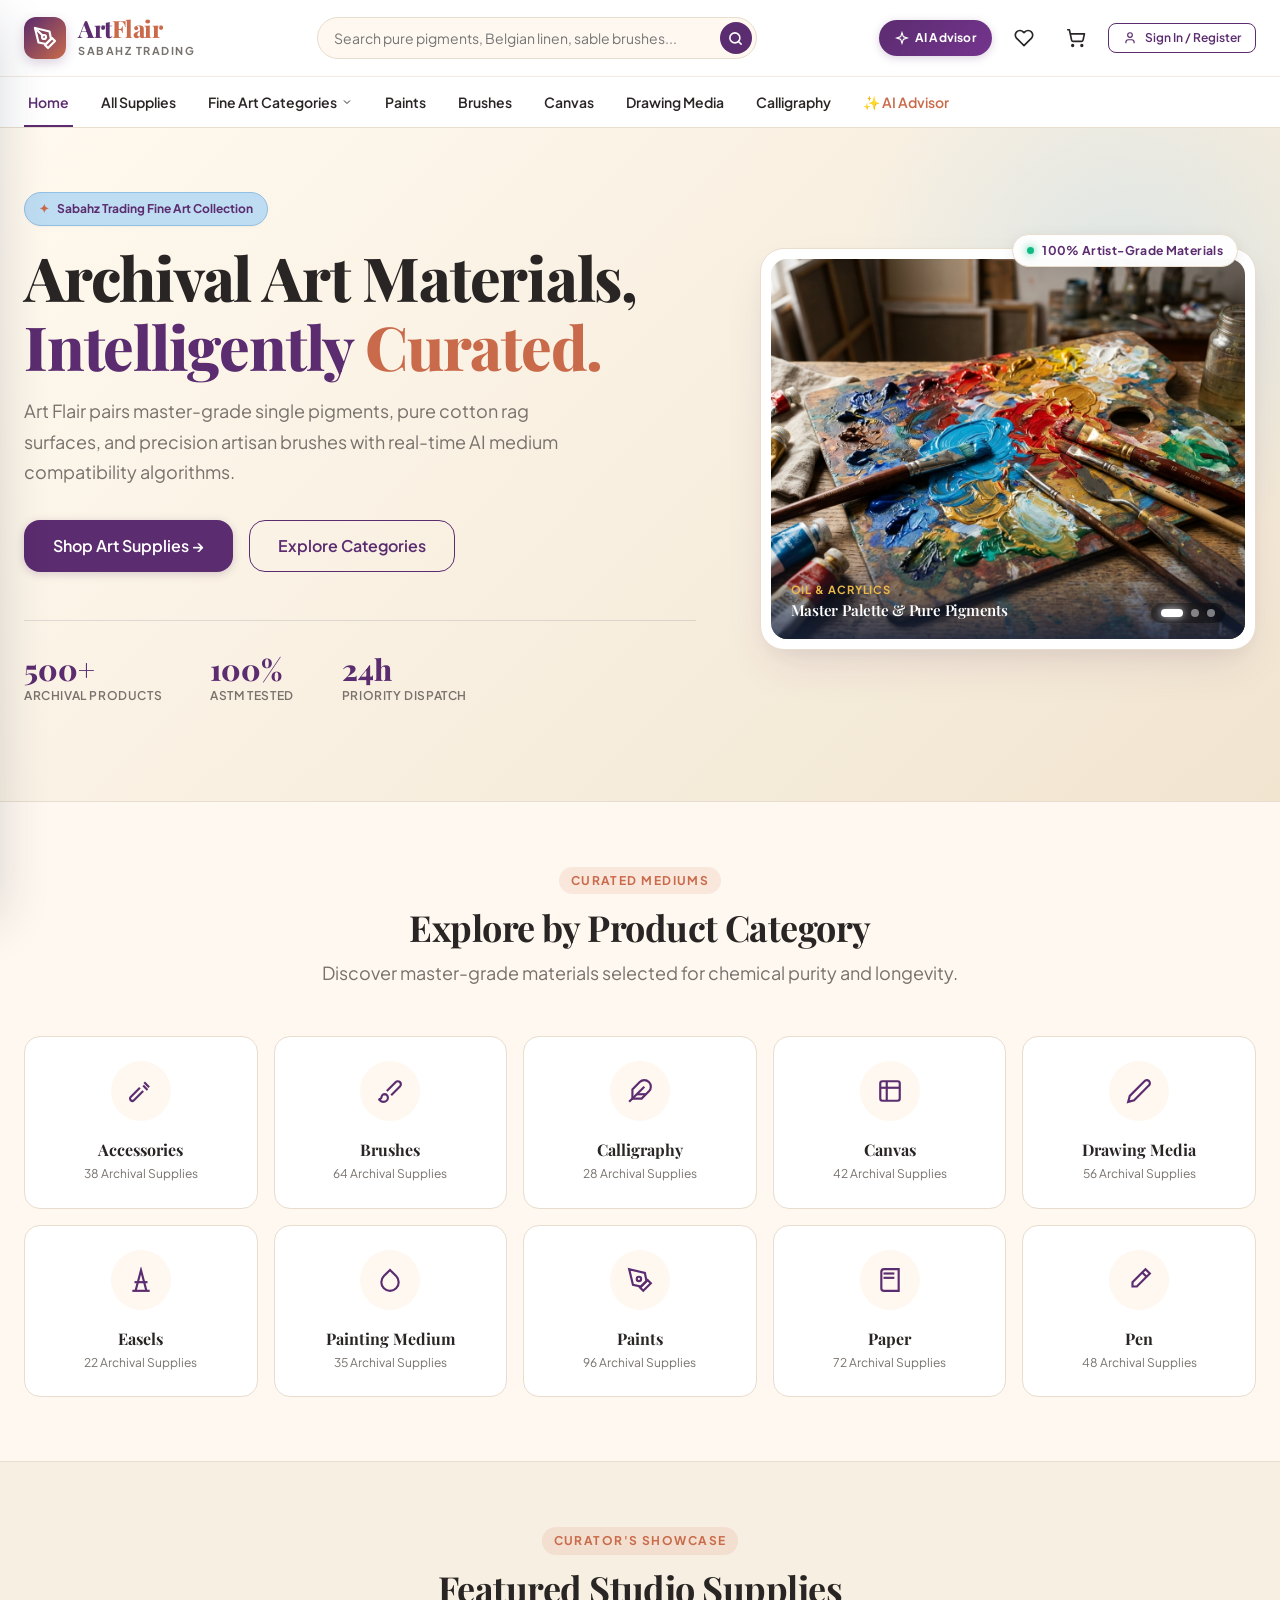
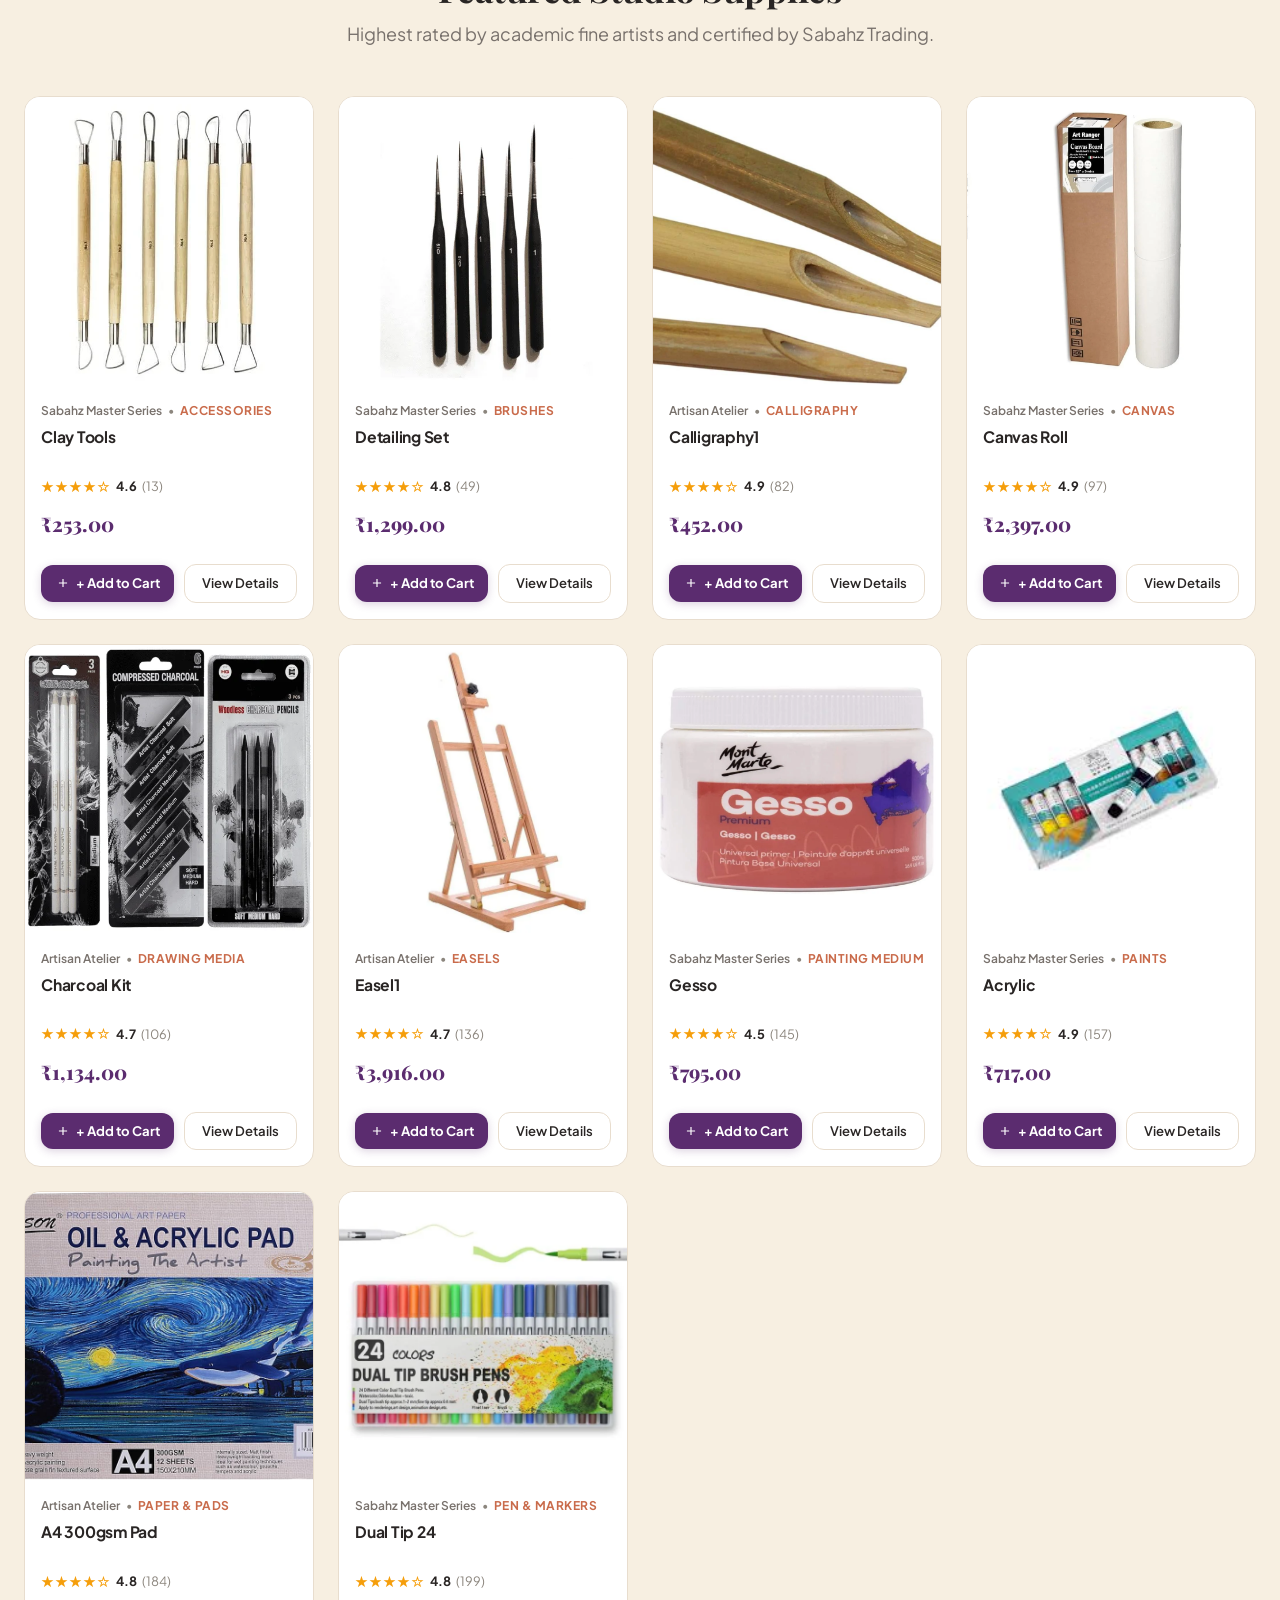
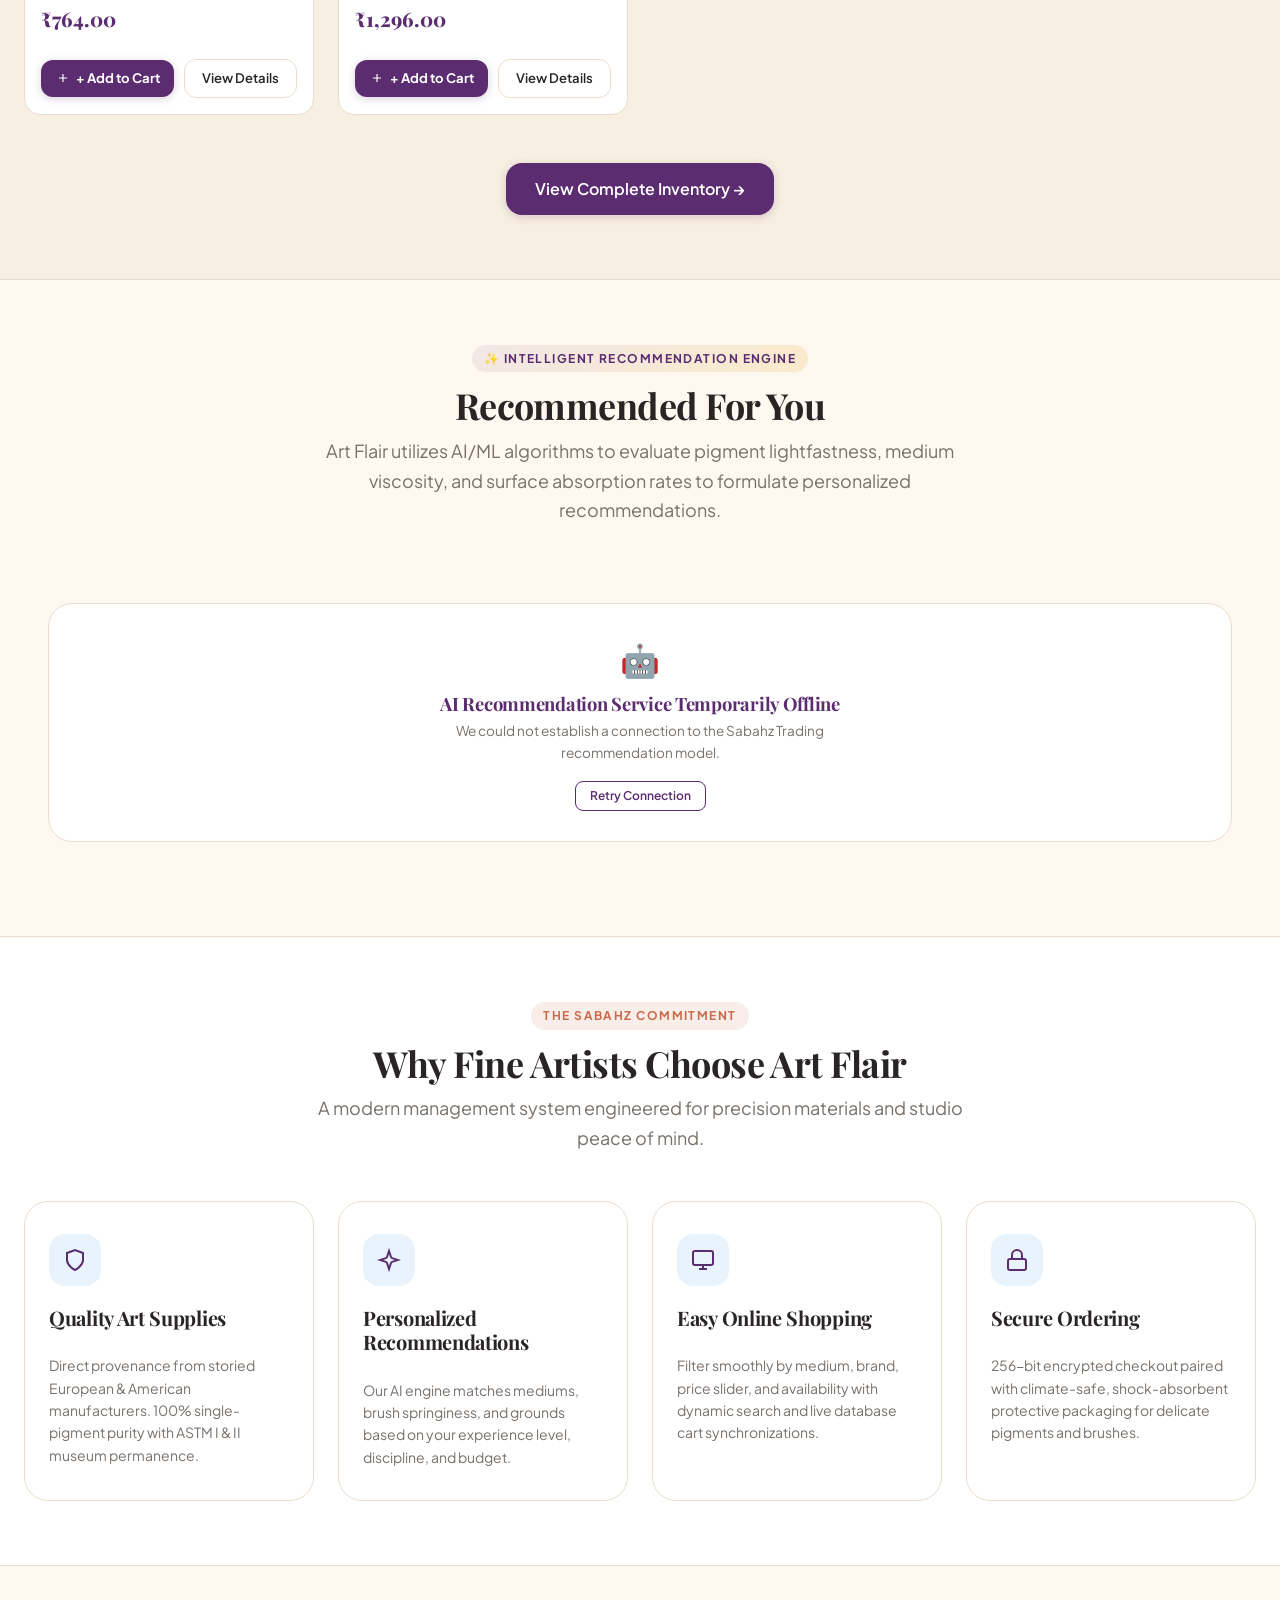
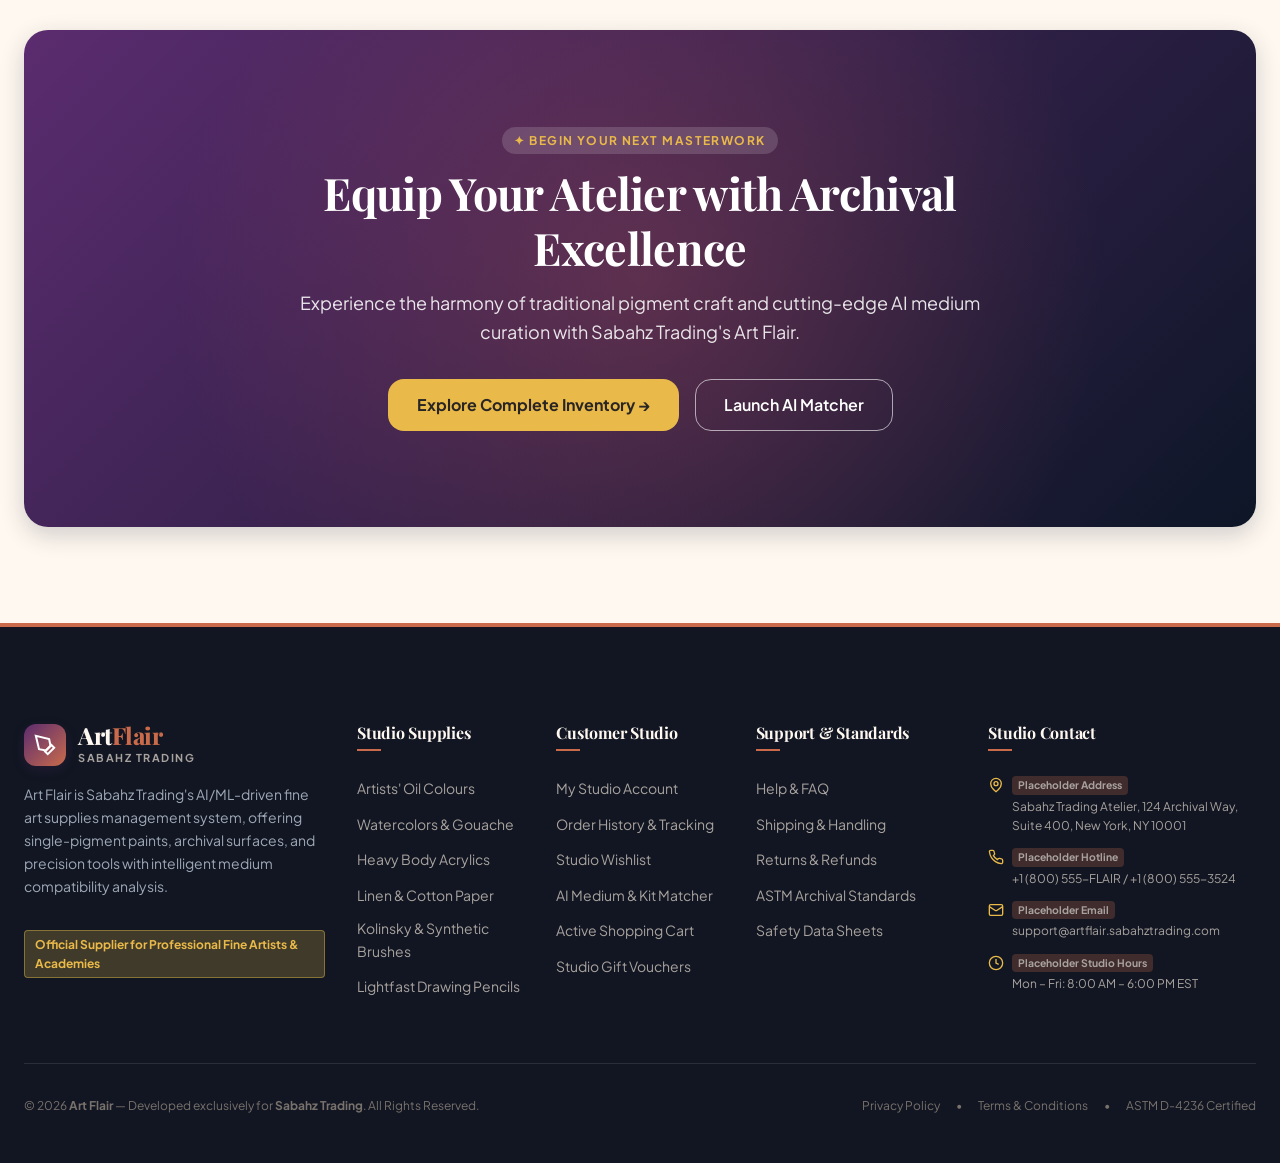
==== index.html @ 8288f00b "Initial commit" ====
<!DOCTYPE html>
<html lang="en">
<head>
  <meta charset="UTF-8" />
  <meta name="viewport" content="width=device-width, initial-scale=1.0" />
  <title>Art Flair | AI/ML-Powered Online Art Supplies Management System | Sabahz Trading</title>
  <meta name="description" content="Art Flair by Sabahz Trading: Curated master-grade fine art supplies, single-pigment oils, pure cotton canvases, and AI-powered medium compatibility recommendations." />
  
  <!-- CSS Stylesheets -->
  <link rel="stylesheet" href="css/variables.css" />
  <link rel="stylesheet" href="css/base.css" />
  <link rel="stylesheet" href="css/layout.css" />
  <link rel="stylesheet" href="css/components.css" />
  <link rel="stylesheet" href="css/pages/home.css" />
</head>
<body>

  <!-- Dynamic Header injected via js/components/header.js -->
  <div id="site-header-container"></div>

  <main class="main-content">
    <!-- ==========================================================================
         SECTION 1 — HERO
         ========================================================================== -->
    <section class="hero-section" aria-label="Hero Showcase">
      <div class="container">
        <div class="hero-grid">
          <div>
            <div class="hero-badge">
              <span class="hero-badge-icon">✦</span>
              <span>Sabahz Trading Fine Art Collection</span>
            </div>
            <h1 class="hero-title">
              Archival Art Materials, <br />
              <span class="highlight-navy">Intelligently</span> <span class="highlight-coral">Curated.</span>
            </h1>
            <p class="hero-description">
              Art Flair pairs master-grade single pigments, pure cotton rag surfaces, and precision artisan brushes with real-time AI medium compatibility algorithms.
            </p>
            <div class="hero-cta-group">
              <a href="shop.html" class="btn btn-primary btn-lg" id="hero-cta-shop">Shop Art Supplies →</a>
              <a href="#categories-section" class="btn btn-outline btn-lg" id="hero-cta-categories">Explore Categories</a>
            </div>

            <div class="hero-stats">
              <div class="stat-item">
                <span class="stat-number">500+</span>
                <span class="stat-label">Archival Products</span>
              </div>
              <div class="stat-item">
                <span class="stat-number">100%</span>
                <span class="stat-label">ASTM Tested</span>
              </div>
              <div class="stat-item">
                <span class="stat-number">24h</span>
                <span class="stat-label">Priority Dispatch</span>
              </div>
            </div>
          </div>

          <!-- Hero Visual Showcase (Creative 3-Photo Dynamic Studio Showcase) -->
          <div class="hero-visual-card">
            <!-- Top Floating Live Badge -->
            <div class="hero-top-badge">
              <span class="badge-dot"></span>
              <span>100% Artist-Grade Materials</span>
            </div>

            <div class="hero-main-card">
              <!-- Slider Container with 3 Creative Studio Photos -->
              <div class="hero-slider" id="hero-slider">
                <!-- Photo 1: Artisan Master Palette & Fine Brushes -->
                <div class="hero-slide active" data-slide="0" data-badge="Optimal Binder &amp; Surface Pair">
                  <img 
                    src="Products/Hero/hero-palette.jpg" 
                    alt="Master Artist Wooden Palette with Swirling Oil Pigments and Sable Brushes" 
                    loading="eager"
                  />
                  <div class="hero-slide-caption">
                    <span class="caption-tag">Oil &amp; Acrylics</span>
                    <h4 class="caption-title">Master Palette &amp; Pure Pigments</h4>
                  </div>
                </div>

                <!-- Photo 2: Impasto Easel Canvas & Studio Atmosphere -->
                <div class="hero-slide" data-slide="1" data-badge="High-Tension Archival Linen">
                  <img 
                    src="Products/Hero/hero-easel.jpg" 
                    alt="Fine Artist Painting Impasto Textures on Easel Stretched Canvas" 
                    loading="lazy"
                  />
                  <div class="hero-slide-caption">
                    <span class="caption-tag">Canvas &amp; Easels</span>
                    <h4 class="caption-title">Studio Easel &amp; Impasto Linen</h4>
                  </div>
                </div>

                <!-- Photo 3: Botanical Watercolor Flatlay & Cotton Rag -->
                <div class="hero-slide" data-slide="2" data-badge="Cold-Pressed 300 GSM Cotton">
                  <img 
                    src="Products/Hero/hero-watercolor.jpg" 
                    alt="Creative Watercolor Blooms on Heavyweight Cotton Paper with Ceramic Palette" 
                    loading="lazy"
                  />
                  <div class="hero-slide-caption">
                    <span class="caption-tag">Watercolors &amp; Inks</span>
                    <h4 class="caption-title">Botanical Study &amp; Ceramic Palette</h4>
                  </div>
                </div>

                <!-- Slider Navigation Buttons -->
                <button class="hero-nav-btn hero-nav-prev" id="hero-prev-btn" aria-label="Previous artwork view">
                  <svg width="18" height="18" viewBox="0 0 24 24" fill="none" stroke="currentColor" stroke-width="2.5"><polyline points="15 18 9 12 15 6"/></svg>
                </button>
                <button class="hero-nav-btn hero-nav-next" id="hero-next-btn" aria-label="Next artwork view">
                  <svg width="18" height="18" viewBox="0 0 24 24" fill="none" stroke="currentColor" stroke-width="2.5"><polyline points="9 18 15 12 9 6"/></svg>
                </button>
                <!-- Subtle In-Slide Pagination Dots -->
                <div class="hero-dots" id="hero-dots">
                  <button class="hero-dot active" data-index="0" aria-label="Go to slide 1"></button>
                  <button class="hero-dot" data-index="1" aria-label="Go to slide 2"></button>
                  <button class="hero-dot" data-index="2" aria-label="Go to slide 3"></button>
                </div>
              </div>
            </div>
          </div>
        </div>
      </div>
    </section>

    <!-- ==========================================================================
         SECTION 2 — PRODUCT CATEGORIES
         ========================================================================== -->
    <section class="section-padding" id="categories-section" aria-label="Product Categories">
      <div class="container">
        <div class="section-header">
          <div class="section-kicker">Curated Mediums</div>
          <h2 class="section-title">Explore by Product Category</h2>
          <p class="section-subtitle">Discover master-grade materials selected for chemical purity and longevity.</p>
        </div>

        <!-- Populated dynamically via HomePage.loadCategories() in js/pages/home.js -->
        <div class="categories-grid" id="home-categories-grid">
          <div class="skeleton" style="height: 150px; border-radius: 16px;"></div>
          <div class="skeleton" style="height: 150px; border-radius: 16px;"></div>
          <div class="skeleton" style="height: 150px; border-radius: 16px;"></div>
          <div class="skeleton" style="height: 150px; border-radius: 16px;"></div>
          <div class="skeleton" style="height: 150px; border-radius: 16px;"></div>
          <div class="skeleton" style="height: 150px; border-radius: 16px;"></div>
        </div>
      </div>
    </section>

    <!-- ==========================================================================
         SECTION 3 — FEATURED PRODUCTS
         ========================================================================== -->
    <section class="section-padding" style="background-color: var(--bg-alt); border-top: 1px solid var(--border); border-bottom: 1px solid var(--border);" aria-label="Featured Products">
      <div class="container">
        <div class="section-header">
          <div class="section-kicker">Curator's Showcase</div>
          <h2 class="section-title">Featured Studio Supplies</h2>
          <p class="section-subtitle">Highest rated by academic fine artists and certified by Sabahz Trading.</p>
        </div>

        <!-- Populated dynamically via HomePage.loadFeaturedProducts() in js/pages/home.js -->
        <div class="products-showcase-grid" id="featured-products-grid">
          <div class="skeleton skeleton-card"></div>
          <div class="skeleton skeleton-card"></div>
          <div class="skeleton skeleton-card"></div>
          <div class="skeleton skeleton-card"></div>
        </div>

        <div style="text-align: center; margin-top: var(--space-2xl);">
          <a href="shop.html" class="btn btn-primary btn-lg">View Complete Inventory →</a>
        </div>
      </div>
    </section>

    <!-- ==========================================================================
         SECTION 4 — AI RECOMMENDATIONS ("Recommended For You")
         ========================================================================== -->
    <section class="section-padding" aria-label="AI Recommendations">
      <div class="container">
        <div class="section-header">
          <div class="section-kicker" style="background: linear-gradient(135deg, var(--primary-soft), var(--accent-soft)); color: var(--primary);">
            ✨ Intelligent Recommendation Engine
          </div>
          <h2 class="section-title">Recommended For You</h2>
          <p class="section-subtitle">
            Art Flair utilizes AI/ML algorithms to evaluate pigment lightfastness, medium viscosity, and surface absorption rates to formulate personalized recommendations.
          </p>
        </div>

        <!-- Populated dynamically via HomePage.loadAiRecommendations() in js/pages/home.js -->
        <div id="ai-recommendations-container">
          <div class="skeleton" style="height: 240px; border-radius: 16px;"></div>
        </div>
      </div>
    </section>

    <!-- ==========================================================================
         SECTION 5 — WHY ART FLAIR (4 Feature Blocks)
         ========================================================================== -->
    <section class="section-padding" style="background: var(--card); border-top: 1px solid var(--border); border-bottom: 1px solid var(--border);" aria-label="Why Choose Art Flair">
      <div class="container">
        <div class="section-header">
          <div class="section-kicker">The Sabahz Commitment</div>
          <h2 class="section-title">Why Fine Artists Choose Art Flair</h2>
          <p class="section-subtitle">A modern management system engineered for precision materials and studio peace of mind.</p>
        </div>

        <div class="features-grid">
          <!-- 1. Quality Art Supplies -->
          <div class="feature-block-card">
            <div class="feature-icon-box">
              <svg width="24" height="24" viewBox="0 0 24 24" fill="none" stroke="currentColor" stroke-width="2">
                <path d="M12 22s8-4 8-10V5l-8-3-8 3v7c0 6 8 10 8 10z"/>
              </svg>
            </div>
            <h3 class="feature-block-title">Quality Art Supplies</h3>
            <p class="feature-block-desc">
              Direct provenance from storied European & American manufacturers. 100% single-pigment purity with ASTM I & II museum permanence.
            </p>
          </div>

          <!-- 2. Personalized Recommendations -->
          <div class="feature-block-card">
            <div class="feature-icon-box">
              <svg width="24" height="24" viewBox="0 0 24 24" fill="none" stroke="currentColor" stroke-width="2">
                <path d="m12 3-1.9 5.8a2 2 0 0 1-1.3 1.3L3 12l5.8 1.9a2 2 0 0 1 1.3 1.3L12 21l1.9-5.8a2 2 0 0 1 1.3-1.3L21 12l-5.8-1.9a2 2 0 0 1-1.3-1.3Z"/>
              </svg>
            </div>
            <h3 class="feature-block-title">Personalized Recommendations</h3>
            <p class="feature-block-desc">
              Our AI engine matches mediums, brush springiness, and grounds based on your experience level, discipline, and budget.
            </p>
          </div>

          <!-- 3. Easy Online Shopping -->
          <div class="feature-block-card">
            <div class="feature-icon-box">
              <svg width="24" height="24" viewBox="0 0 24 24" fill="none" stroke="currentColor" stroke-width="2">
                <rect x="2" y="3" width="20" height="14" rx="2" ry="2"/>
                <line x1="8" y1="21" x2="16" y2="21"/>
                <line x1="12" y1="17" x2="12" y2="21"/>
              </svg>
            </div>
            <h3 class="feature-block-title">Easy Online Shopping</h3>
            <p class="feature-block-desc">
              Filter smoothly by medium, brand, price slider, and availability with dynamic search and live database cart synchronizations.
            </p>
          </div>

          <!-- 4. Secure Ordering -->
          <div class="feature-block-card">
            <div class="feature-icon-box">
              <svg width="24" height="24" viewBox="0 0 24 24" fill="none" stroke="currentColor" stroke-width="2">
                <rect x="3" y="11" width="18" height="11" rx="2" ry="2"/>
                <path d="M7 11V7a5 5 0 0 1 10 0v4"/>
              </svg>
            </div>
            <h3 class="feature-block-title">Secure Ordering</h3>
            <p class="feature-block-desc">
              256-bit encrypted checkout paired with climate-safe, shock-absorbent protective packaging for delicate pigments and brushes.
            </p>
          </div>
        </div>
      </div>
    </section>

    <!-- ==========================================================================
         SECTION 5B — AI RECOMMENDATIONS ("Recommended For You")
         ========================================================================== -->
    <div id="home-recommendations-container"></div>

    <!-- ==========================================================================
         SECTION 6 — FINAL CTA BANNER
         ========================================================================== -->
    <section class="container" aria-label="Get Started Banner">
      <div class="final-cta-section">
        <div class="final-cta-content">
          <div class="section-kicker" style="background: rgba(255,255,255,0.15); color: var(--accent);">
            ✦ Begin Your Next Masterwork
          </div>
          <h2>Equip Your Atelier with Archival Excellence</h2>
          <p>
            Experience the harmony of traditional pigment craft and cutting-edge AI medium curation with Sabahz Trading's Art Flair.
          </p>
          <div class="final-cta-buttons">
            <a href="shop.html" class="btn btn-accent btn-lg" id="final-cta-catalog">Explore Complete Inventory →</a>
            <a href="ai-matcher.html" class="btn btn-outline btn-lg" style="border-color: rgba(255,255,255,0.6); color: white;" id="final-cta-ai">Launch AI Matcher</a>
          </div>
        </div>
      </div>
    </section>
  </main>

  <!-- Dynamic Footer injected via js/components/footer.js -->
  <div id="site-footer-container"></div>

  <!-- Global JavaScript Modules -->
  <script src="js/config.js"></script>
  <script src="js/storage.js"></script>
  <script src="js/api.js"></script>
  <script src="js/auth.js"></script>
  <script src="js/services/authService.js"></script>
  <script src="js/services/productService.js"></script>
  <script src="js/services/cartService.js"></script>
  <script src="js/services/wishlistService.js"></script>
  <script src="js/services/aiService.js"></script>
  <script src="js/search.js"></script>
  <script src="js/recommendations.js"></script>
  <script src="js/components/toast.js"></script>
  <script src="js/components/modal.js"></script>
  <script src="js/components/product-card.js"></script>
    <script src="js/components/cart-drawer.js"></script>
  <script src="js/components/header.js"></script>
  <script src="js/components/footer.js"></script>
  <script src="js/pages/home.js"></script>
  <script src="js/main.js"></script>
</body>
</html>
---- css/variables.css ----
/**
 * Art Flair - Global Frontend Design System Variables
 * Developed for Sabahz Trading
 * 
 * EXACT ART FLAIR BRAND PALETTE & DISTRIBUTION:
 * 60% Warm Cream: #FFF9EF
 * 20% Midnight Navy: #17233D
 * 10% Vibrant Coral: #F0645A
 *  5% Powder Blue: #BFDDF2
 *  5% Butter Yellow: #F5C84C
 * Ink Black: #171717
 */

:root {
  /* ==========================================================================
     EXACT ART FLAIR PALETTE
     ========================================================================== */
  --primary: #5B2C6F;          /* Royal Plum / Deep Purple */
  --secondary: #C96B4B;        /* Terracotta */
  --accent: #E9B949;           /* Warm Golden Amber */
  --background: #FFF8F0;       /* Warm Cream */
  --card: #FFFFFF;             /* Crisp White for Cards */
  --text: #292524;             /* Main Text (Deep Stone Charcoal) */
  --text-secondary: #78716C;   /* Secondary Text (Muted Warm Stone) */
  --success: #6B8E71;          /* Sage Green */
  --error: #C94C4C;            /* Muted Crimson Alert Red */

  /* Compatibility & Derived Palette Tokens */
  --primary-dark: #472157;
  --primary-light: #74348E;
  --primary-soft: rgba(91, 44, 111, 0.08);
  --primary-glow: rgba(91, 44, 111, 0.22);

  --secondary-dark: #B55839;
  --secondary-light: #DF8467;
  --secondary-soft: rgba(201, 107, 75, 0.12);
  --secondary-glow: rgba(201, 107, 75, 0.25);

  --accent-dark: #D4A333;
  --accent-soft: rgba(233, 185, 73, 0.22);

  --powder-blue: #BFDDF2;
  --powder-blue-dark: #92C0E2;
  --powder-blue-soft: rgba(191, 221, 242, 0.35);

  --bg-alt: #F7EFE1;           /* Warm cream depth for alternating sections */
  --bg-muted: #EFE4D2;

  --text-muted: #8C867E;
  --text-inverse: #FFFFFF;

  --success-dark: #537258;
  --success-soft: rgba(107, 142, 113, 0.15);

  --error-dark: #A93838;
  --error-soft: rgba(201, 76, 76, 0.15);

  --border: #E8DDCE;
  --border-light: #F3EAE0;
  --border-focus: var(--primary);

  /* Dual aliases for universal CSS referencing */
  --color-primary: var(--primary);
  --color-secondary: var(--secondary);
  --color-accent: var(--accent);
  --color-powder-blue: var(--powder-blue);
  --color-bg: var(--background);
  --color-card: var(--card);
  --color-text-main: var(--text);
  --color-text-secondary: var(--text-secondary);
  --color-success: var(--success);
  --color-error: var(--error);
  --color-border: var(--border);
  --color-border-light: var(--border-light);
  --color-bg-alt: var(--bg-alt);
  --color-primary-soft: var(--primary-soft);
  --color-primary-glow: var(--primary-glow);
  --color-secondary-soft: var(--secondary-soft);
  --color-accent-soft: var(--accent-soft);
  --color-powder-blue-soft: var(--powder-blue-soft);
  --color-text-inverse: var(--text-inverse);
  --color-text-muted: var(--text-muted);
  --color-success-dark: var(--success-dark);
  --color-success-soft: var(--success-soft);
  --color-error-soft: var(--error-soft);

  /* ==========================================================================
     TYPOGRAPHY SCALE & TOKENS
     ========================================================================== */
  --font-heading: 'Playfair Display', Georgia, 'Times New Roman', serif;
  --font-body: 'Plus Jakarta Sans', -apple-system, BlinkMacSystemFont, 'Segoe UI', Roboto, sans-serif;
  --font-mono: 'JetBrains Mono', monospace;

  --font-size-xs: 0.75rem;    /* 12px */
  --font-size-sm: 0.875rem;   /* 14px */
  --font-size-base: 1rem;     /* 16px */
  --font-size-md: 1.125rem;   /* 18px */
  --font-size-lg: 1.25rem;    /* 20px */
  --font-size-xl: 1.5rem;     /* 24px */
  --font-size-2xl: 1.875rem;  /* 30px */
  --font-size-3xl: 2.25rem;   /* 36px */
  --font-size-4xl: 3rem;      /* 48px */
  --font-size-5xl: 3.75rem;   /* 60px */

  --font-weight-regular: 400;
  --font-weight-medium: 500;
  --font-weight-semibold: 600;
  --font-weight-bold: 700;
  --font-weight-extrabold: 800;

  /* ==========================================================================
     SPACING & LAYOUT SYSTEM
     ========================================================================== */
  --space-2xs: 0.25rem;  /* 4px */
  --space-xs: 0.5rem;    /* 8px */
  --space-sm: 0.75rem;   /* 12px */
  --space-md: 1rem;      /* 16px */
  --space-lg: 1.5rem;    /* 24px */
  --space-xl: 2rem;      /* 32px */
  --space-2xl: 3rem;     /* 48px */
  --space-3xl: 4rem;     /* 64px */
  --space-4xl: 6rem;     /* 96px */

  --container-max-width: 1280px;
  --container-narrow-width: 960px;
  --header-height: 76px;

  /* ==========================================================================
     SHADOWS & ELEVATION
     ========================================================================== */
  --shadow-xs: 0 1px 2px rgba(23, 35, 61, 0.04);
  --shadow-sm: 0 2px 6px rgba(23, 35, 61, 0.06);
  --shadow-md: 0 6px 18px rgba(23, 35, 61, 0.08);
  --shadow-lg: 0 12px 32px rgba(23, 35, 61, 0.1);
  --shadow-xl: 0 20px 48px rgba(23, 35, 61, 0.16);
  --shadow-navy: 0 8px 24px rgba(23, 35, 61, 0.2);
  --shadow-coral: 0 8px 24px rgba(240, 100, 90, 0.26);

  /* ==========================================================================
     BORDER RADII
     ========================================================================== */
  --radius-xs: 4px;
  --radius-sm: 8px;
  --radius-md: 12px;
  --radius-lg: 16px;
  --radius-xl: 24px;
  --radius-full: 9999px;

  /* ==========================================================================
     TRANSITIONS
     ========================================================================== */
  --transition-fast: 0.15s ease;
  --transition-base: 0.25s cubic-bezier(0.4, 0, 0.2, 1);
  --transition-slow: 0.35s cubic-bezier(0.16, 1, 0.3, 1);

  /* ==========================================================================
     Z-INDEX SYSTEM
     ========================================================================== */
  --z-base: 1;
  --z-sticky: 100;
  --z-drawer: 500;
  --z-modal-backdrop: 900;
  --z-modal: 1000;
  --z-toast: 1100;
}
---- css/base.css ----
/**
 * Art Flair - Base Styles, Reset, & Global Typography
 * Developed for Sabahz Trading
 */

@import url('https://fonts.googleapis.com/css2?family=Playfair+Display:ital,wght@0,400..900;1,400..900&family=Plus+Jakarta+Sans:wght@300;400;500;600;700;800&family=JetBrains+Mono:wght@400;500;600&display=swap');

/* CSS Modern Reset */
*,
*::before,
*::after {
  box-sizing: border-box;
  margin: 0;
  padding: 0;
}

html {
  font-size: 16px;
  scroll-behavior: smooth;
  -webkit-text-size-adjust: 100%;
}

body {
  font-family: var(--font-body);
  font-size: var(--font-size-base);
  line-height: 1.6;
  color: var(--text);
  background-color: var(--background);
  min-height: 100vh;
  display: flex;
  flex-direction: column;
  -webkit-font-smoothing: antialiased;
  -moz-osx-font-smoothing: grayscale;
  overflow-x: hidden;
}

/* ==========================================================================
   TYPOGRAPHY HIERARCHY
   ========================================================================== */
h1, h2, h3, h4, h5, h6 {
  font-family: var(--font-heading);
  color: var(--text);
  line-height: 1.22;
  font-weight: var(--font-weight-bold);
  letter-spacing: -0.015em;
}

h1 {
  font-size: clamp(2rem, 4vw + 1rem, var(--font-size-4xl));
  margin-bottom: var(--space-md);
}

h2 {
  font-size: clamp(1.6rem, 3vw + 0.5rem, var(--font-size-3xl));
  margin-bottom: var(--space-sm);
}

h3 {
  font-size: var(--font-size-2xl);
  margin-bottom: var(--space-sm);
}

h4 {
  font-size: var(--font-size-xl);
  margin-bottom: var(--space-xs);
}

h5 {
  font-size: var(--font-size-lg);
  font-family: var(--font-body);
  font-weight: var(--font-weight-semibold);
}

h6 {
  font-size: var(--font-size-base);
  font-family: var(--font-body);
  font-weight: var(--font-weight-semibold);
  text-transform: uppercase;
  letter-spacing: 0.05em;
}

p {
  margin-bottom: var(--space-md);
  color: var(--text-secondary);
  font-size: var(--font-size-base);
  line-height: 1.65;
}

p:last-child {
  margin-bottom: 0;
}

small, .text-small {
  font-size: var(--font-size-xs);
  color: var(--text-secondary);
}

a {
  color: var(--primary);
  text-decoration: none;
  transition: color var(--transition-fast);
}

a:hover {
  color: var(--secondary);
}

img, svg, picture, video {
  display: block;
  max-width: 100%;
  height: auto;
}

button, input, select, textarea {
  font: inherit;
  color: inherit;
}

button {
  cursor: pointer;
  border: none;
  background: none;
}

ul, ol {
  list-style: none;
}

code {
  font-family: var(--font-mono);
  font-size: 0.88em;
  background: var(--bg-alt);
  padding: 2px 6px;
  border-radius: var(--radius-xs);
  color: var(--primary);
}

/* ==========================================================================
   CONTAINER & LAYOUT UTILITIES
   ========================================================================== */
.container {
  width: 100%;
  max-width: var(--container-max-width);
  margin-left: auto;
  margin-right: auto;
  padding-left: var(--space-lg);
  padding-right: var(--space-lg);
}

.container-narrow {
  max-width: var(--container-narrow-width);
}

.main-content {
  flex: 1 0 auto;
}

.section-padding {
  padding-top: var(--space-3xl);
  padding-bottom: var(--space-3xl);
}

@media (max-width: 768px) {
  .section-padding {
    padding-top: var(--space-2xl);
    padding-bottom: var(--space-2xl);
  }
}

/* Section Header Component */
.section-header {
  text-align: center;
  max-width: 680px;
  margin: 0 auto var(--space-2xl);
}

.section-header.text-left {
  text-align: left;
  margin-left: 0;
}

.section-kicker {
  display: inline-flex;
  align-items: center;
  gap: var(--space-xs);
  font-family: var(--font-body);
  font-size: var(--font-size-xs);
  font-weight: var(--font-weight-bold);
  text-transform: uppercase;
  letter-spacing: 0.12em;
  color: var(--secondary);
  background: var(--secondary-soft);
  padding: 4px 12px;
  border-radius: var(--radius-full);
  margin-bottom: var(--space-sm);
}

.section-title {
  color: var(--text);
  margin-bottom: var(--space-xs);
}

.section-subtitle {
  font-size: var(--font-size-md);
  color: var(--text-secondary);
}

/* Flex & Grid Utilities */
.flex { display: flex; }
.flex-col { flex-direction: column; }
.items-center { align-items: center; }
.items-start { align-items: flex-start; }
.justify-between { justify-content: space-between; }
.justify-center { justify-content: center; }
.justify-end { justify-content: flex-end; }
.gap-xs { gap: var(--space-xs); }
.gap-sm { gap: var(--space-sm); }
.gap-md { gap: var(--space-md); }
.gap-lg { gap: var(--space-lg); }
.gap-xl { gap: var(--space-xl); }

.grid { display: grid; }
.grid-cols-2 { grid-template-columns: repeat(2, minmax(0, 1fr)); }
.grid-cols-3 { grid-template-columns: repeat(3, minmax(0, 1fr)); }
.grid-cols-4 { grid-template-columns: repeat(4, minmax(0, 1fr)); }

@media (max-width: 1024px) {
  .grid-cols-4 { grid-template-columns: repeat(2, minmax(0, 1fr)); }
  .grid-cols-3 { grid-template-columns: repeat(2, minmax(0, 1fr)); }
}

@media (max-width: 640px) {
  .grid-cols-4, .grid-cols-3, .grid-cols-2 { grid-template-columns: 1fr; }
}

/* Accessibility */
.sr-only {
  position: absolute;
  width: 1px;
  height: 1px;
  padding: 0;
  margin: -1px;
  overflow: hidden;
  clip: rect(0, 0, 0, 0);
  white-space: nowrap;
  border-width: 0;
}

/* Text helpers */
.text-center { text-align: center; }
.text-right { text-align: right; }
.text-plum { color: var(--primary); }
.text-terracotta { color: var(--secondary); }
.text-gold { color: var(--accent); }
.text-sage { color: var(--success); }
.text-muted { color: var(--text-secondary); }

/* Card Wrapper Base */
.card-base {
  background: var(--card);
  border-radius: var(--radius-lg);
  border: 1px solid var(--border);
  box-shadow: var(--shadow-sm);
  transition: transform var(--transition-base), box-shadow var(--transition-base), border-color var(--transition-fast);
}

.card-base:hover {
  box-shadow: var(--shadow-md);
  border-color: rgba(91, 44, 111, 0.2);
}
---- css/layout.css ----
/**
 * Art Flair - Header, Navigation, Footer & Layout Shell
 * Developed for Sabahz Trading
 * Modern Semantic HTML5, CSS3, & Vanilla JS
 */

/* ==========================================================================
   MAIN STICKY HEADER
   ========================================================================== */
.site-header {
  background: var(--color-card);
  border-bottom: 1px solid var(--color-border);
  position: sticky;
  top: 0;
  z-index: var(--z-sticky);
  transition: box-shadow var(--transition-base), background-color var(--transition-base);
}

.site-header.scrolled {
  box-shadow: var(--shadow-md);
  background: rgba(255, 255, 255, 0.98);
  backdrop-filter: blur(10px);
}

.header-main {
  height: var(--header-height);
  display: flex;
  align-items: center;
  justify-content: space-between;
  gap: var(--space-lg);
}

/* Brand Logo */
.brand-logo {
  display: flex;
  align-items: center;
  gap: 12px;
  text-decoration: none;
  flex-shrink: 0;
}

.brand-icon {
  width: 42px;
  height: 42px;
  background: linear-gradient(135deg, var(--color-primary), var(--color-secondary));
  border-radius: var(--radius-md);
  display: flex;
  align-items: center;
  justify-content: center;
  color: white;
  box-shadow: 0 4px 12px var(--color-primary-glow);
  transition: transform var(--transition-fast);
}

.brand-logo:hover .brand-icon {
  transform: rotate(-4deg) scale(1.04);
}

.brand-text {
  display: flex;
  flex-direction: column;
}

.brand-title {
  font-family: var(--font-heading);
  font-size: 1.48rem;
  font-weight: 800;
  color: var(--color-primary);
  line-height: 1.05;
  letter-spacing: -0.02em;
}

.brand-title span {
  color: var(--color-secondary);
}

.brand-subtitle {
  font-size: 0.68rem;
  font-weight: 700;
  text-transform: uppercase;
  letter-spacing: 0.14em;
  color: var(--color-text-secondary);
  margin-top: 1px;
}

/* Header Search Bar */
.header-search {
  flex: 1;
  max-width: 440px;
  position: relative;
}

.search-form {
  position: relative;
  display: flex;
  align-items: center;
  width: 100%;
}

.search-input {
  width: 100%;
  height: 42px;
  padding: 0 44px 0 16px;
  background: var(--color-bg);
  border: 1px solid var(--color-border);
  border-radius: var(--radius-full);
  font-size: var(--font-size-sm);
  color: var(--color-text-main);
  transition: all var(--transition-fast);
}

.search-input:focus {
  outline: none;
  border-color: var(--primary);
  background: var(--card);
  box-shadow: 0 0 0 3px var(--primary-soft);
}

.search-clear-btn {
  position: absolute;
  right: 42px;
  top: 50%;
  transform: translateY(-50%);
  width: 20px;
  height: 20px;
  border-radius: var(--radius-full);
  background: rgba(23, 35, 61, 0.1);
  color: var(--text-secondary);
  display: none;
  align-items: center;
  justify-content: center;
  font-size: 0.72rem;
  font-weight: 700;
  border: none;
  cursor: pointer;
  padding: 0;
  line-height: 1;
  transition: all var(--transition-fast);
}

.search-clear-btn:hover {
  background: var(--secondary);
  color: white;
}

.search-btn {
  position: absolute;
  right: 5px;
  top: 50%;
  transform: translateY(-50%);
  width: 32px;
  height: 32px;
  border-radius: var(--radius-full);
  background: var(--color-primary);
  color: white;
  display: flex;
  align-items: center;
  justify-content: center;
  transition: background var(--transition-fast), transform var(--transition-fast);
}

.search-btn:hover {
  background: var(--color-secondary);
  transform: translateY(-50%) scale(1.05);
}

/* Search Dropdown */
.search-results-dropdown {
  position: absolute;
  top: calc(100% + 8px);
  left: 0;
  right: 0;
  background: var(--color-card);
  border: 1px solid var(--color-border);
  border-radius: var(--radius-md);
  box-shadow: var(--shadow-xl);
  max-height: 380px;
  overflow-y: auto;
  z-index: var(--z-modal);
  display: none;
}

.search-results-dropdown.active {
  display: block;
}

.search-result-item {
  display: flex;
  align-items: center;
  gap: var(--space-sm);
  padding: var(--space-sm) var(--space-md);
  border-bottom: 1px solid var(--color-border-light);
  text-decoration: none;
  transition: background var(--transition-fast);
}

.search-result-item:hover {
  background: var(--color-bg);
}

.search-result-img {
  width: 44px;
  height: 44px;
  border-radius: var(--radius-xs);
  object-fit: cover;
  background: var(--color-bg-alt);
}

.search-result-info {
  flex: 1;
}

.search-result-name {
  font-size: var(--font-size-sm);
  font-weight: 600;
  color: var(--color-text-main);
  margin-bottom: 2px;
}

.search-result-meta {
  display: flex;
  align-items: center;
  gap: var(--space-xs);
  font-size: var(--font-size-xs);
  color: var(--color-text-secondary);
}

.search-result-price {
  font-weight: 700;
  color: var(--color-primary);
}

/* Header Action Tools */
.header-actions {
  display: flex;
  align-items: center;
  gap: var(--space-sm);
}

.header-action-btn {
  display: flex;
  align-items: center;
  justify-content: center;
  width: 40px;
  height: 40px;
  border-radius: var(--radius-md);
  color: var(--color-text-main);
  position: relative;
  transition: background var(--transition-fast), color var(--transition-fast);
}

.header-action-btn:hover {
  background: var(--color-primary-soft);
  color: var(--color-primary);
}

.header-action-btn svg {
  width: 20px;
  height: 20px;
}

.badge-counter {
  position: absolute;
  top: 3px;
  right: 3px;
  min-width: 18px;
  height: 18px;
  padding: 0 4px;
  background: var(--color-secondary);
  color: white;
  font-size: 0.68rem;
  font-weight: 800;
  border-radius: var(--radius-full);
  display: flex;
  align-items: center;
  justify-content: center;
  line-height: 1;
  box-shadow: 0 2px 5px rgba(201, 107, 75, 0.4);
}

/* User Account Button & Dropdown */
.user-auth-menu {
  position: relative;
}

.btn-user-profile {
  display: flex;
  align-items: center;
  gap: 8px;
  padding: 6px 12px;
  border-radius: var(--radius-full);
  background: var(--color-bg);
  border: 1px solid var(--color-border);
  font-size: var(--font-size-xs);
  font-weight: 700;
  color: var(--color-text-main);
  cursor: pointer;
  transition: all var(--transition-fast);
}

.btn-user-profile:hover {
  background: var(--color-primary-soft);
  border-color: var(--color-primary);
  color: var(--color-primary);
}

.user-avatar-circle {
  width: 26px;
  height: 26px;
  border-radius: var(--radius-full);
  background: var(--color-primary);
  color: white;
  display: flex;
  align-items: center;
  justify-content: center;
  font-size: 0.75rem;
  font-weight: 700;
}

.user-dropdown-menu {
  position: absolute;
  top: calc(100% + 8px);
  right: 0;
  background: var(--color-card);
  border: 1px solid var(--color-border);
  border-radius: var(--radius-lg);
  box-shadow: var(--shadow-xl);
  min-width: 220px;
  padding: 8px 0;
  z-index: var(--z-modal);
  display: none;
}

.user-dropdown-menu.active {
  display: block;
}

.user-dropdown-header {
  padding: 10px 16px;
  border-bottom: 1px solid var(--color-border-light);
  margin-bottom: 4px;
}

.user-dropdown-name {
  font-weight: 700;
  font-size: var(--font-size-sm);
  color: var(--color-text-main);
}

.user-dropdown-email {
  font-size: var(--font-size-xs);
  color: var(--color-text-secondary);
}

.user-dropdown-link {
  display: flex;
  align-items: center;
  gap: 10px;
  padding: 8px 16px;
  font-size: var(--font-size-sm);
  color: var(--color-text-main);
  text-decoration: none;
  transition: background var(--transition-fast), color var(--transition-fast);
}

.user-dropdown-link:hover {
  background: var(--color-bg);
  color: var(--color-primary);
}

.user-dropdown-link.logout-link {
  color: var(--color-error);
  border-top: 1px solid var(--color-border-light);
  margin-top: 4px;
}

.user-dropdown-link.logout-link:hover {
  background: var(--color-error-soft);
}

/* AI Matcher Nav Pill */
.btn-ai-matcher-pill {
  background: linear-gradient(135deg, var(--color-primary), #74348E);
  color: white !important;
  border-radius: var(--radius-full);
  padding: 8px 16px;
  box-shadow: 0 2px 8px var(--color-primary-glow);
  display: inline-flex;
  align-items: center;
  gap: 6px;
  font-weight: 700;
  font-size: var(--font-size-xs);
  letter-spacing: 0.02em;
}

.btn-ai-matcher-pill:hover {
  background: linear-gradient(135deg, var(--color-primary-dark), var(--color-primary));
  transform: translateY(-1px);
}

/* ==========================================================================
   DESKTOP GLOBAL NAVIGATION BAR
   ========================================================================== */
.site-nav {
  background: var(--color-card);
  border-top: 1px solid var(--color-border-light);
}

.nav-list {
  display: flex;
  align-items: center;
  gap: var(--space-lg);
  position: relative;
}

.nav-item {
  position: relative;
}

.nav-link {
  display: inline-flex;
  align-items: center;
  gap: 4px;
  padding: 14px 4px;
  font-size: var(--font-size-sm);
  font-weight: 600;
  color: var(--color-text-main);
  position: relative;
  transition: color var(--transition-fast);
  cursor: pointer;
}

.nav-link::after {
  content: '';
  position: absolute;
  bottom: 0;
  left: 0;
  width: 0;
  height: 2px;
  background: var(--color-primary);
  transition: width var(--transition-base);
}

.nav-link:hover,
.nav-link.active {
  color: var(--color-primary);
}

.nav-link.active::after,
.nav-link:hover::after {
  width: 100%;
}

.nav-link.highlight {
  color: var(--color-secondary);
}

.nav-link.highlight::after {
  background: var(--color-secondary);
}

/* Dropdown Flyout Menu for Categories */
.nav-dropdown {
  position: absolute;
  top: 100%;
  left: 0;
  background: var(--color-card);
  border: 1px solid var(--color-border);
  border-radius: var(--radius-lg);
  box-shadow: var(--shadow-xl);
  min-width: 260px;
  padding: 8px 0;
  opacity: 0;
  visibility: hidden;
  transform: translateY(6px);
  transition: all var(--transition-fast);
  z-index: var(--z-modal);
}

.nav-item:hover .nav-dropdown {
  opacity: 1;
  visibility: visible;
  transform: translateY(0);
}

.nav-dropdown-link {
  display: flex;
  align-items: center;
  justify-content: space-between;
  padding: 10px 18px;
  font-size: var(--font-size-sm);
  color: var(--color-text-main);
  text-decoration: none;
  transition: background var(--transition-fast), color var(--transition-fast);
}

.nav-dropdown-link:hover {
  background: var(--color-bg);
  color: var(--color-primary);
}

.nav-dropdown-count {
  font-size: var(--font-size-xs);
  color: var(--color-text-secondary);
  background: var(--color-bg-alt);
  padding: 2px 6px;
  border-radius: var(--radius-xs);
}

/* ==========================================================================
   RESPONSIVE MOBILE MENU DRAWER
   ========================================================================== */
.mobile-menu-toggle {
  display: none;
  width: 40px;
  height: 40px;
  border-radius: var(--radius-md);
  align-items: center;
  justify-content: center;
  color: var(--color-text-main);
  background: var(--color-bg);
  border: 1px solid var(--color-border);
}

.mobile-drawer-overlay {
  position: fixed;
  inset: 0;
  background: rgba(41, 37, 36, 0.6);
  backdrop-filter: blur(4px);
  z-index: var(--z-drawer);
  opacity: 0;
  visibility: hidden;
  transition: all var(--transition-base);
}

.mobile-drawer-overlay.open {
  opacity: 1;
  visibility: visible;
}

.mobile-drawer {
  position: fixed;
  top: 0;
  left: 0;
  bottom: 0;
  width: 320px;
  max-width: 85vw;
  background: var(--color-card);
  z-index: calc(var(--z-drawer) + 1);
  transform: translateX(-100%);
  transition: transform var(--transition-slow);
  display: flex;
  flex-direction: column;
  box-shadow: var(--shadow-xl);
  overflow-y: auto;
}

.mobile-drawer.open {
  transform: translateX(0);
}

.mobile-drawer-header {
  padding: var(--space-lg);
  border-bottom: 1px solid var(--color-border);
  display: flex;
  align-items: center;
  justify-content: space-between;
}

.mobile-drawer-close {
  width: 34px;
  height: 34px;
  border-radius: var(--radius-full);
  background: var(--color-bg);
  display: flex;
  align-items: center;
  justify-content: center;
  color: var(--color-text-secondary);
}

.mobile-drawer-body {
  padding: var(--space-lg);
  flex: 1;
}

.mobile-nav-links {
  display: flex;
  flex-direction: column;
  gap: var(--space-xs);
}

.mobile-nav-link {
  display: flex;
  align-items: center;
  justify-content: space-between;
  padding: 12px 14px;
  border-radius: var(--radius-md);
  font-size: var(--font-size-base);
  font-weight: 600;
  color: var(--color-text-main);
  text-decoration: none;
  transition: background var(--transition-fast);
}

.mobile-nav-link:hover,
.mobile-nav-link.active {
  background: var(--color-primary-soft);
  color: var(--color-primary);
}

.mobile-sub-accordion {
  display: none;
  padding-left: var(--space-lg);
  flex-direction: column;
  gap: 6px;
  margin: 6px 0;
}

.mobile-sub-accordion.open {
  display: flex;
}

.mobile-sub-link {
  padding: 8px 12px;
  font-size: var(--font-size-sm);
  color: var(--color-text-secondary);
}

.mobile-sub-link:hover {
  color: var(--color-primary);
}

.mobile-drawer-footer {
  padding: var(--space-lg);
  border-top: 1px solid var(--color-border);
  background: var(--color-bg);
}

@media (max-width: 992px) {
  .header-search {
    display: none;
  }
  .mobile-menu-toggle {
    display: flex;
  }
  .site-nav {
    display: none;
  }
}

/* ==========================================================================
   GLOBAL REUSABLE FOOTER
   ========================================================================== */
.site-footer {
  background: #111622;
  color: #D6DCE5;
  padding-top: var(--space-4xl);
  padding-bottom: var(--space-2xl);
  margin-top: auto;
  border-top: 4px solid var(--secondary);
}

.footer-grid {
  display: grid;
  grid-template-columns: 1.8fr 1fr 1fr 1.2fr 1.6fr;
  gap: var(--space-xl);
  margin-bottom: var(--space-3xl);
}

@media (max-width: 1100px) {
  .footer-grid {
    grid-template-columns: 1fr 1fr 1fr;
    gap: var(--space-xl);
  }
}

@media (max-width: 768px) {
  .footer-grid {
    grid-template-columns: 1fr;
    gap: var(--space-2xl);
  }
}

.footer-brand .brand-title {
  color: var(--background);
}

.footer-brand p {
  color: #9EA8B6;
  margin-top: var(--space-md);
  font-size: var(--font-size-sm);
  line-height: 1.65;
}

.footer-badge {
  display: inline-block;
  background: var(--accent-soft);
  color: var(--accent);
  border: 1px solid rgba(245, 200, 76, 0.4);
  padding: 4px 10px;
  border-radius: var(--radius-xs);
  font-size: var(--font-size-xs);
  font-weight: 700;
  margin-top: var(--space-md);
}

.footer-column-title {
  color: var(--background);
  font-family: var(--font-heading);
  font-size: var(--font-size-base);
  margin-bottom: var(--space-lg);
  position: relative;
  padding-bottom: var(--space-xs);
}

.footer-column-title::after {
  content: '';
  position: absolute;
  bottom: 0;
  left: 0;
  width: 24px;
  height: 2px;
  background: var(--secondary);
}

.footer-links {
  display: flex;
  flex-direction: column;
  gap: 10px;
}

.footer-links a {
  color: #A8A29E;
  font-size: var(--font-size-sm);
  transition: color var(--transition-fast), transform var(--transition-fast);
  display: inline-block;
}

.footer-links a:hover {
  color: var(--color-accent);
  transform: translateX(3px);
}

/* Contact Placeholders Box */
.footer-contact-list {
  display: flex;
  flex-direction: column;
  gap: 12px;
  font-size: var(--font-size-xs);
  color: #A8A29E;
}

.footer-contact-item {
  display: flex;
  align-items: flex-start;
  gap: 8px;
}

.footer-contact-item svg {
  width: 16px;
  height: 16px;
  flex-shrink: 0;
  color: var(--color-accent);
  margin-top: 2px;
}

.footer-contact-placeholder-tag {
  display: inline-block;
  font-size: 0.65rem;
  background: rgba(201, 107, 75, 0.25);
  color: var(--color-secondary-light);
  padding: 1px 6px;
  border-radius: 4px;
  font-weight: 700;
  margin-bottom: 2px;
}

.footer-bottom {
  padding-top: var(--space-xl);
  border-top: 1px solid rgba(255, 255, 255, 0.1);
  display: flex;
  justify-content: space-between;
  align-items: center;
  font-size: var(--font-size-xs);
  color: #78716C;
  flex-wrap: wrap;
  gap: var(--space-md);
}

.footer-policy-links {
  display: flex;
  gap: var(--space-md);
}

.footer-policy-links a {
  color: #78716C;
  transition: color var(--transition-fast);
}

.footer-policy-links a:hover {
  color: var(--color-accent);
}
---- css/components.css ----
/**
 * Art Flair - Reusable Component Design System
 * Developed for Sabahz Trading
 * 100% Pure CSS3 without frameworks
 */

/* ==========================================================================
   1. BUTTONS
   ========================================================================== */
.btn {
  display: inline-flex;
  align-items: center;
  justify-content: center;
  gap: var(--space-xs);
  padding: 10px 20px;
  border-radius: var(--radius-md);
  font-family: var(--font-body);
  font-size: var(--font-size-sm);
  font-weight: var(--font-weight-semibold);
  text-decoration: none;
  cursor: pointer;
  transition: background-color var(--transition-fast), color var(--transition-fast), transform var(--transition-fast), box-shadow var(--transition-fast), border-color var(--transition-fast);
  border: 1px solid transparent;
  white-space: nowrap;
  line-height: 1.4;
  user-select: none;
}

.btn-primary {
  background-color: var(--primary);
  color: var(--text-inverse);
  box-shadow: 0 2px 8px var(--primary-glow);
}

.btn-primary:hover {
  background-color: var(--primary-dark);
  color: var(--text-inverse);
  transform: translateY(-1px);
  box-shadow: 0 4px 14px var(--primary-glow);
}

.btn-secondary {
  background-color: var(--secondary);
  color: var(--text-inverse);
  box-shadow: 0 2px 8px var(--shadow-terracotta);
}

.btn-secondary:hover {
  background-color: var(--secondary-dark);
  color: var(--text-inverse);
  transform: translateY(-1px);
}

.btn-accent {
  background-color: var(--accent);
  color: var(--text);
  font-weight: var(--font-weight-bold);
}

.btn-accent:hover {
  background-color: var(--accent-dark);
  color: var(--text);
  transform: translateY(-1px);
}

.btn-outline {
  background: transparent;
  border-color: var(--primary);
  color: var(--primary);
}

.btn-outline:hover {
  background: var(--primary);
  color: var(--text-inverse);
}

.btn-outline-secondary {
  background: transparent;
  border-color: var(--secondary);
  color: var(--secondary);
}

.btn-outline-secondary:hover {
  background: var(--secondary);
  color: var(--text-inverse);
}

.btn-ghost {
  background: transparent;
  color: var(--text);
}

.btn-ghost:hover {
  background: var(--primary-soft);
  color: var(--primary);
}

.btn-sm {
  padding: 6px 14px;
  font-size: var(--font-size-xs);
  border-radius: var(--radius-sm);
}

.btn-lg {
  padding: 14px 28px;
  font-size: var(--font-size-base);
  border-radius: var(--radius-lg);
}

.btn-block {
  width: 100%;
}

.btn-icon {
  width: 38px;
  height: 38px;
  padding: 0;
  border-radius: var(--radius-md);
}

.btn:disabled, .btn.disabled {
  opacity: 0.5;
  cursor: not-allowed;
  pointer-events: none;
  transform: none !important;
}

/* ==========================================================================
   2. BADGES & TAGS
   ========================================================================== */
.badge {
  display: inline-flex;
  align-items: center;
  gap: 4px;
  padding: 3px 8px;
  border-radius: var(--radius-full);
  font-size: var(--font-size-xs);
  font-weight: var(--font-weight-bold);
  text-transform: uppercase;
  letter-spacing: 0.04em;
  line-height: 1.2;
}

.badge-plum {
  background: var(--primary-soft);
  color: var(--primary);
}

.badge-terracotta {
  background: var(--secondary-soft);
  color: var(--secondary);
}

.badge-gold {
  background: var(--accent-soft);
  color: var(--accent-dark);
}

.badge-sage {
  background: var(--success-soft);
  color: var(--success-dark);
}

.badge-error {
  background: var(--error-soft);
  color: var(--error);
}

.badge-ai {
  background: linear-gradient(135deg, var(--primary-soft), var(--accent-soft));
  color: var(--primary);
  border: 1px solid rgba(91, 44, 111, 0.2);
}

/* ==========================================================================
   3. PRODUCT CARD COMPONENT
   ========================================================================== */
.product-card {
  background: var(--card);
  border: 1px solid var(--border);
  border-radius: var(--radius-lg);
  overflow: hidden;
  display: flex;
  flex-direction: column;
  height: 100%;
  position: relative;
  transition: transform var(--transition-base), box-shadow var(--transition-base), border-color var(--transition-fast);
}

.product-card:hover {
  transform: translateY(-4px);
  box-shadow: var(--shadow-lg);
  border-color: rgba(91, 44, 111, 0.25);
}

.product-card-image-wrap {
  position: relative;
  aspect-ratio: 1 / 1;
  width: 100%;
  background-color: var(--bg-alt);
  overflow: hidden;
}

.product-card-img-link {
  display: block;
  width: 100%;
  height: 100%;
}

.product-card-img {
  width: 100%;
  height: 100%;
  object-fit: cover;
  transition: transform var(--transition-slow);
}

.product-card:hover .product-card-img {
  transform: scale(1.05);
}

.product-card-body {
  padding: 16px;
  display: flex;
  flex-direction: column;
  flex-grow: 1;
}

.product-card-meta {
  display: flex;
  align-items: center;
  gap: 6px;
  font-size: 0.75rem;
  color: var(--text-secondary);
  margin-bottom: 6px;
}

.product-card-brand {
  font-weight: 600;
  color: var(--text-secondary);
}

.product-card-meta-dot {
  color: var(--text-muted);
}

.product-card-category {
  font-weight: 700;
  color: var(--secondary);
  letter-spacing: 0.04em;
  text-transform: uppercase;
}

.product-card-title {
  font-family: var(--font-body);
  font-size: 0.98rem;
  font-weight: 700;
  color: var(--text);
  line-height: 1.35;
  margin-bottom: 6px;
  display: -webkit-box;
  -webkit-line-clamp: 2;
  -webkit-box-orient: vertical;
  overflow: hidden;
  min-height: 2.7em;
}

.product-card-title a {
  color: inherit;
  text-decoration: none;
  transition: color var(--transition-fast);
}

.product-card-title a:hover {
  color: var(--primary);
}

.product-card-rating {
  display: flex;
  align-items: center;
  gap: 5px;
  font-size: 0.8rem;
  color: var(--text-secondary);
  margin-bottom: 10px;
}

.rating-stars {
  color: #F59E0B;
  letter-spacing: 1px;
  font-size: 0.92rem;
}

.rating-score {
  font-weight: 700;
  color: var(--text);
}

.rating-count {
  color: var(--text-muted);
}

.product-card-price-box {
  margin-bottom: 14px;
}

.product-card-price {
  font-size: 1.25rem;
  font-weight: 800;
  color: var(--primary);
  font-family: var(--font-heading);
  display: block;
}

.product-card-actions {
  display: flex;
  gap: 10px;
  margin-top: auto;
  padding-top: 10px;
  align-items: center;
}

.btn-card-add {
  flex: 1.2;
  display: inline-flex;
  align-items: center;
  justify-content: center;
  gap: 6px;
  font-weight: 700;
  font-size: 0.82rem;
  padding: 9px 12px;
  border-radius: var(--radius-md);
  background: var(--primary);
  color: #ffffff;
  border: none;
  cursor: pointer;
  text-decoration: none;
  white-space: nowrap;
  transition: background-color var(--transition-fast), transform var(--transition-fast);
}

.btn-card-add:hover:not(:disabled) {
  background: var(--primary-dark);
  transform: translateY(-1px);
}

.btn-card-add:disabled {
  opacity: 0.6;
  cursor: not-allowed;
}

.btn-card-view {
  flex: 1;
  display: inline-flex;
  align-items: center;
  justify-content: center;
  font-weight: 600;
  font-size: 0.82rem;
  padding: 9px 10px;
  border-radius: var(--radius-md);
  background: transparent;
  color: var(--text);
  border: 1px solid var(--border);
  text-decoration: none;
  text-align: center;
  white-space: nowrap;
  transition: background-color var(--transition-fast), color var(--transition-fast), border-color var(--transition-fast);
}

.btn-card-view:hover {
  background: var(--bg-alt);
  border-color: var(--primary);
  color: var(--primary);
}

@media (max-width: 480px) {
  .product-card-actions {
    flex-direction: column;
    gap: 8px;
  }
  .btn-card-add, .btn-card-view {
    width: 100%;
  }
}

/* ==========================================================================
   4. STOCK STATUS INDICATORS
   ========================================================================== */
.stock-indicator {
  display: inline-flex;
  align-items: center;
  gap: 6px;
  font-size: var(--font-size-xs);
  font-weight: var(--font-weight-semibold);
}

.stock-indicator::before {
  content: '';
  width: 8px;
  height: 8px;
  border-radius: var(--radius-full);
}

.stock-in {
  color: var(--success-dark);
}
.stock-in::before {
  background-color: var(--success);
}

.stock-low {
  color: var(--secondary);
}
.stock-low::before {
  background-color: var(--secondary);
  animation: pulse-dot 1.5s infinite;
}

.stock-out {
  color: var(--error);
}
.stock-out::before {
  background-color: var(--error);
}

@keyframes pulse-dot {
  0%, 100% { opacity: 1; transform: scale(1); }
  50% { opacity: 0.4; transform: scale(0.85); }
}

/* ==========================================================================
   5. CATEGORY CARDS
   ========================================================================== */
.category-card {
  background: var(--card);
  border: 1px solid var(--border);
  border-radius: var(--radius-lg);
  padding: var(--space-lg) var(--space-md);
  text-align: center;
  text-decoration: none;
  transition: transform var(--transition-base), border-color var(--transition-fast), box-shadow var(--transition-base);
  display: flex;
  flex-direction: column;
  align-items: center;
}

.category-card:hover {
  transform: translateY(-4px);
  border-color: var(--primary);
  box-shadow: var(--shadow-md);
}

.category-icon-wrapper {
  width: 60px;
  height: 60px;
  border-radius: var(--radius-full);
  background: var(--background);
  display: flex;
  align-items: center;
  justify-content: center;
  margin-bottom: var(--space-md);
  color: var(--primary);
  transition: background-color var(--transition-fast), color var(--transition-fast), transform var(--transition-fast);
}

.category-card:hover .category-icon-wrapper {
  background: var(--primary);
  color: var(--text-inverse);
  transform: scale(1.08);
}

.category-name {
  font-family: var(--font-heading);
  font-size: var(--font-size-base);
  font-weight: var(--font-weight-bold);
  color: var(--text);
  margin-bottom: 2px;
}

.category-count {
  font-size: var(--font-size-xs);
  color: var(--text-secondary);
}

/* ==========================================================================
   6. FORMS & INPUT FIELDS
   ========================================================================== */
.form-group {
  margin-bottom: var(--space-md);
}

.form-label {
  display: block;
  font-size: var(--font-size-sm);
  font-weight: var(--font-weight-semibold);
  color: var(--text);
  margin-bottom: 6px;
}

.form-label .required {
  color: var(--error);
}

.form-control {
  width: 100%;
  padding: 10px 14px;
  background: var(--card);
  border: 1px solid var(--border);
  border-radius: var(--radius-md);
  font-size: var(--font-size-sm);
  color: var(--text);
  transition: border-color var(--transition-fast), box-shadow var(--transition-fast);
}

.form-control:focus {
  outline: none;
  border-color: var(--border-focus);
  box-shadow: 0 0 0 3px var(--primary-soft);
}

.form-control::placeholder {
  color: var(--text-muted);
}

.form-select {
  appearance: none;
  background-image: url("data:image/svg+xml,%3Csvg xmlns='http://www.w3.org/2000/svg' width='16' height='16' viewBox='0 0 24 24' fill='none' stroke='%2378716C' stroke-width='2' stroke-linecap='round' stroke-linejoin='round'%3E%3Cpath d='m6 9 6 6 6-6'/%3E%3C/svg%3E");
  background-repeat: no-repeat;
  background-position: right 12px center;
  padding-right: 36px;
}

.form-checkbox-label {
  display: flex;
  align-items: center;
  gap: 8px;
  font-size: var(--font-size-sm);
  color: var(--text-secondary);
  cursor: pointer;
  user-select: none;
}

.form-checkbox-label input[type="checkbox"],
.form-checkbox-label input[type="radio"] {
  accent-color: var(--primary);
  width: 16px;
  height: 16px;
}

/* ==========================================================================
   7. BREADCRUMBS
   ========================================================================== */
.breadcrumb {
  display: flex;
  align-items: center;
  gap: 8px;
  font-size: var(--font-size-xs);
  color: var(--text-secondary);
  margin-bottom: var(--space-lg);
  flex-wrap: wrap;
}

.breadcrumb a {
  color: var(--text-secondary);
  text-decoration: none;
  transition: color var(--transition-fast);
}

.breadcrumb a:hover {
  color: var(--primary);
}

.breadcrumb-separator {
  color: var(--text-muted);
}

.breadcrumb-current {
  color: var(--text);
  font-weight: var(--font-weight-semibold);
}

/* ==========================================================================
   8. QUANTITY STEPPER
   ========================================================================== */
.quantity-stepper {
  display: inline-flex;
  align-items: center;
  border: 1px solid var(--border);
  border-radius: var(--radius-md);
  background: var(--card);
  overflow: hidden;
}

.stepper-btn {
  width: 36px;
  height: 36px;
  display: flex;
  align-items: center;
  justify-content: center;
  background: var(--background);
  color: var(--text);
  transition: background-color var(--transition-fast), color var(--transition-fast);
  font-weight: var(--font-weight-bold);
  border: none;
  cursor: pointer;
}

.stepper-btn:hover {
  background: var(--primary-soft);
  color: var(--primary);
}

.stepper-input {
  width: 44px;
  height: 36px;
  text-align: center;
  border: none;
  background: transparent;
  font-weight: var(--font-weight-semibold);
  font-size: var(--font-size-sm);
  color: var(--text);
  -moz-appearance: textfield;
}

.stepper-input::-webkit-outer-spin-button,
.stepper-input::-webkit-inner-spin-button {
  -webkit-appearance: none;
  margin: 0;
}

/* ==========================================================================
   9. ALERTS & CALLOUTS
   ========================================================================== */
.alert {
  padding: 12px 16px;
  border-radius: var(--radius-md);
  font-size: var(--font-size-sm);
  display: flex;
  align-items: flex-start;
  gap: 12px;
  margin-bottom: var(--space-md);
  border-left: 4px solid transparent;
}

.alert-success {
  background: var(--success-soft);
  color: var(--success-dark);
  border-left-color: var(--success);
}

.alert-error {
  background: var(--error-soft);
  color: var(--error-dark);
  border-left-color: var(--error);
}

.alert-info {
  background: var(--primary-soft);
  color: var(--primary);
  border-left-color: var(--primary);
}

.alert-warning {
  background: var(--secondary-soft);
  color: var(--secondary-dark);
  border-left-color: var(--secondary);
}

/* ==========================================================================
   10. MODAL DIALOGS
   ========================================================================== */
.modal-backdrop {
  position: fixed;
  inset: 0;
  background: rgba(41, 37, 36, 0.65);
  backdrop-filter: blur(4px);
  z-index: var(--z-modal-backdrop);
  display: flex;
  align-items: center;
  justify-content: center;
  padding: var(--space-md);
  opacity: 0;
  visibility: hidden;
  transition: opacity var(--transition-base), visibility var(--transition-base);
}

.modal-backdrop.active {
  opacity: 1;
  visibility: visible;
}

.modal-card {
  background: var(--card);
  border-radius: var(--radius-xl);
  width: 100%;
  max-width: 600px;
  max-height: 90vh;
  overflow-y: auto;
  box-shadow: var(--shadow-xl);
  transform: scale(0.96);
  transition: transform var(--transition-base);
  position: relative;
  border: 1px solid var(--border);
}

.modal-backdrop.active .modal-card {
  transform: scale(1);
}

.modal-close-btn {
  position: absolute;
  top: 16px;
  right: 16px;
  width: 32px;
  height: 32px;
  border-radius: var(--radius-full);
  background: var(--background);
  display: flex;
  align-items: center;
  justify-content: center;
  color: var(--text-secondary);
  transition: background-color var(--transition-fast), color var(--transition-fast);
  z-index: 5;
  border: none;
  cursor: pointer;
}

.modal-close-btn:hover {
  background: var(--error-soft);
  color: var(--error);
}

/* ==========================================================================
   11. LOADING INDICATORS & SKELETONS
   ========================================================================== */
.spinner {
  width: 32px;
  height: 32px;
  border: 3px solid var(--border);
  border-top-color: var(--primary);
  border-radius: var(--radius-full);
  animation: spin 0.8s linear infinite;
  margin: var(--space-lg) auto;
}

@keyframes spin {
  to { transform: rotate(360deg); }
}

.skeleton {
  background: linear-gradient(90deg, #f0e9df 25%, #f9f5f0 50%, #f0e9df 75%);
  background-size: 200% 100%;
  animation: shimmer 1.5s infinite;
  border-radius: var(--radius-sm);
}

@keyframes shimmer {
  0% { background-position: 200% 0; }
  100% { background-position: -200% 0; }
}

.skeleton-card {
  height: 360px;
  border-radius: var(--radius-lg);
}

.skeleton-text {
  height: 16px;
  margin-bottom: 8px;
}

/* ==========================================================================
   12. EMPTY & ERROR STATES
   ========================================================================== */
.empty-state {
  text-align: center;
  padding: var(--space-4xl) var(--space-lg);
  background: var(--card);
  border-radius: var(--radius-xl);
  border: 1px dashed var(--border);
  grid-column: 1 / -1;
}

.empty-state-icon {
  font-size: 3rem;
  margin-bottom: var(--space-md);
  color: var(--text-muted);
}

.empty-state-title {
  font-size: var(--font-size-xl);
  margin-bottom: var(--space-xs);
  color: var(--text);
}

.empty-state-desc {
  font-size: var(--font-size-sm);
  color: var(--text-secondary);
  max-width: 440px;
  margin: 0 auto var(--space-lg);
}

/* ==========================================================================
   13. PAGINATION
   ========================================================================== */
.pagination-wrap {
  display: flex;
  align-items: center;
  justify-content: center;
  gap: var(--space-xs);
  margin-top: var(--space-3xl);
}

.pagination-btn {
  min-width: 40px;
  height: 40px;
  display: flex;
  align-items: center;
  justify-content: center;
  border-radius: var(--radius-md);
  border: 1px solid var(--border);
  background: var(--card);
  font-size: var(--font-size-sm);
  font-weight: var(--font-weight-semibold);
  color: var(--text);
  transition: border-color var(--transition-fast), color var(--transition-fast), background-color var(--transition-fast);
  cursor: pointer;
}

.pagination-btn:hover {
  border-color: var(--primary);
  color: var(--primary);
}

.pagination-btn.active {
  background: var(--primary);
  border-color: var(--primary);
  color: var(--text-inverse);
}

/* ==========================================================================
   14. QUICK CART SLIDE-OUT DRAWER
   ========================================================================== */
.cart-drawer-overlay {
  position: fixed;
  inset: 0;
  background: rgba(41, 37, 36, 0.65);
  backdrop-filter: blur(4px);
  z-index: var(--z-modal-backdrop);
  opacity: 0;
  visibility: hidden;
  transition: opacity var(--transition-base), visibility var(--transition-base);
}

.cart-drawer-overlay.open {
  opacity: 1;
  visibility: visible;
}

.cart-drawer {
  position: fixed;
  top: 0;
  right: 0;
  bottom: 0;
  width: 420px;
  max-width: 90vw;
  background: var(--card);
  z-index: calc(var(--z-modal-backdrop) + 1);
  transform: translateX(100%);
  transition: transform var(--transition-base) cubic-bezier(0.16, 1, 0.3, 1);
  display: flex;
  flex-direction: column;
  box-shadow: var(--shadow-xl);
  border-left: 1px solid var(--border);
}

.cart-drawer.open {
  transform: translateX(0);
}

.cart-drawer-header {
  padding: 18px 20px;
  border-bottom: 1px solid var(--border);
  display: flex;
  align-items: center;
  justify-content: space-between;
  background: var(--card);
}

.cart-drawer-title {
  font-family: var(--font-heading);
  font-size: 1.15rem;
  font-weight: 700;
  color: var(--text);
  display: flex;
  align-items: center;
  gap: 8px;
}

.cart-drawer-close {
  width: 32px;
  height: 32px;
  border-radius: var(--radius-full);
  background: var(--background);
  display: flex;
  align-items: center;
  justify-content: center;
  color: var(--text-secondary);
  border: none;
  cursor: pointer;
  transition: background-color var(--transition-fast), color var(--transition-fast);
}

.cart-drawer-close:hover {
  background: var(--error-soft);
  color: var(--error);
}

.cart-drawer-shipping-notice {
  padding: 10px 20px;
  background: var(--primary-soft);
  font-size: 0.8rem;
  color: var(--primary);
  font-weight: 600;
  border-bottom: 1px solid rgba(116, 52, 142, 0.1);
  display: flex;
  align-items: center;
  gap: 6px;
}

.cart-drawer-body {
  padding: 16px 20px;
  flex: 1;
  overflow-y: auto;
  display: flex;
  flex-direction: column;
  gap: 16px;
}

.cart-drawer-item {
  display: grid;
  grid-template-columns: 64px 1fr auto;
  gap: 14px;
  align-items: center;
  padding-bottom: 14px;
  border-bottom: 1px solid var(--border-light);
}

.cart-drawer-item-img {
  width: 64px;
  height: 64px;
  border-radius: var(--radius-md);
  object-fit: cover;
  border: 1px solid var(--border);
  background: var(--background);
}

.cart-drawer-item-info {
  min-width: 0;
}

.cart-drawer-item-title {
  font-size: 0.88rem;
  font-weight: 600;
  color: var(--text);
  white-space: nowrap;
  overflow: hidden;
  text-overflow: ellipsis;
  margin-bottom: 3px;
  text-decoration: none;
  display: block;
}

.cart-drawer-item-title:hover {
  color: var(--primary);
}

.cart-drawer-item-meta {
  font-size: 0.75rem;
  color: var(--text-secondary);
  margin-bottom: 6px;
}

.cart-drawer-item-price {
  font-size: 0.88rem;
  font-weight: 700;
  color: var(--primary);
}

.cart-drawer-item-actions {
  display: flex;
  flex-direction: column;
  align-items: flex-end;
  justify-content: space-between;
  gap: 8px;
}

.cart-drawer-remove-btn {
  background: none;
  border: none;
  color: var(--text-muted);
  cursor: pointer;
  padding: 4px;
  transition: color var(--transition-fast);
}

.cart-drawer-remove-btn:hover {
  color: var(--error);
}

.cart-drawer-stepper {
  display: inline-flex;
  align-items: center;
  border: 1px solid var(--border);
  border-radius: var(--radius-sm);
  background: var(--background);
}

.cart-drawer-stepper-btn {
  width: 24px;
  height: 24px;
  display: flex;
  align-items: center;
  justify-content: center;
  background: transparent;
  border: none;
  font-weight: bold;
  font-size: 0.8rem;
  cursor: pointer;
  color: var(--text);
}

.cart-drawer-stepper-btn:hover {
  color: var(--primary);
}

.cart-drawer-stepper-val {
  width: 24px;
  text-align: center;
  font-size: 0.8rem;
  font-weight: 600;
}

.cart-drawer-footer {
  padding: 18px 20px;
  border-top: 1px solid var(--border);
  background: var(--card);
}

.cart-drawer-subtotal-row {
  display: flex;
  justify-content: space-between;
  align-items: center;
  margin-bottom: 14px;
  font-size: 1rem;
  font-weight: 700;
  color: var(--text);
}

.cart-drawer-subtotal-val {
  font-size: 1.25rem;
  color: var(--primary);
}

.cart-drawer-buttons {
  display: grid;
  grid-template-columns: 1fr 1fr;
  gap: 10px;
}
---- css/pages/home.css ----
/**
 * Art Flair - Homepage Styles
 * Developed for Sabahz Trading
 * 
 * Exact Art Flair Brand Palette Distribution:
 * 60% Warm Cream: #FFF9EF
 * 20% Midnight Navy: #17233D
 * 10% Vibrant Coral: #F0645A
 *  5% Powder Blue: #BFDDF2
 *  5% Butter Yellow: #F5C84C
 * Ink Black: #171717
 */

/* ==========================================================================
   SECTION 1 — HERO
   ========================================================================== */
.hero-section {
  position: relative;
  background: linear-gradient(135deg, #FFF9EF 0%, #F8EFE0 50%, #F1E5D0 100%);
  padding: var(--space-3xl) 0 var(--space-4xl);
  overflow: hidden;
  border-bottom: 1px solid var(--border);
}

.hero-section::before {
  content: '';
  position: absolute;
  top: -120px;
  right: -120px;
  width: 550px;
  height: 550px;
  background: radial-gradient(circle, rgba(191, 221, 242, 0.45) 0%, transparent 70%);
  border-radius: var(--radius-full);
  pointer-events: none;
}

.hero-grid {
  display: grid;
  grid-template-columns: 1.15fr 0.85fr;
  align-items: center;
  gap: var(--space-3xl);
  position: relative;
  z-index: 2;
}

@media (max-width: 992px) {
  .hero-grid {
    grid-template-columns: 1fr;
    text-align: center;
    gap: var(--space-2xl);
  }
}

.hero-badge {
  display: inline-flex;
  align-items: center;
  gap: 8px;
  padding: 6px 14px;
  background: var(--powder-blue);
  border: 1px solid var(--powder-blue-dark);
  border-radius: var(--radius-full);
  font-size: var(--font-size-xs);
  font-weight: var(--font-weight-bold);
  color: var(--primary);
  box-shadow: var(--shadow-xs);
  margin-bottom: var(--space-md);
}

.hero-badge-icon {
  color: var(--secondary);
}

.hero-title {
  font-size: clamp(2.4rem, 4.2vw + 0.5rem, 3.8rem);
  font-weight: var(--font-weight-extrabold);
  color: var(--text);
  line-height: 1.14;
  margin-bottom: var(--space-md);
  letter-spacing: -0.02em;
}

.hero-title span.highlight-navy {
  color: var(--primary);
}

.hero-title span.highlight-coral {
  color: var(--secondary);
}

.hero-description {
  font-size: var(--font-size-md);
  color: var(--text-secondary);
  line-height: 1.7;
  max-width: 560px;
  margin-bottom: var(--space-xl);
}

@media (max-width: 992px) {
  .hero-description {
    margin-left: auto;
    margin-right: auto;
  }
}

.hero-cta-group {
  display: flex;
  align-items: center;
  gap: var(--space-md);
  flex-wrap: wrap;
}

@media (max-width: 992px) {
  .hero-cta-group {
    justify-content: center;
  }
}

.hero-stats {
  display: flex;
  align-items: center;
  gap: var(--space-2xl);
  margin-top: var(--space-2xl);
  padding-top: var(--space-xl);
  border-top: 1px solid rgba(23, 35, 61, 0.12);
}

@media (max-width: 992px) {
  .hero-stats {
    justify-content: center;
    gap: var(--space-xl);
  }
}

.stat-item {
  display: flex;
  flex-direction: column;
}

.stat-number {
  font-family: var(--font-heading);
  font-size: 1.85rem;
  font-weight: var(--font-weight-extrabold);
  color: var(--primary);
  line-height: 1.1;
}

.stat-label {
  font-size: var(--font-size-xs);
  color: var(--text-secondary);
  text-transform: uppercase;
  letter-spacing: 0.05em;
  font-weight: var(--font-weight-semibold);
}

/* Hero Showcase Visual — Dynamic Multi-Photo Creative Showcase */
.hero-visual-card {
  position: relative;
}

.hero-top-badge {
  position: absolute;
  top: -14px;
  right: 18px;
  background: rgba(255, 255, 255, 0.95);
  backdrop-filter: blur(12px);
  -webkit-backdrop-filter: blur(12px);
  border: 1px solid var(--border);
  padding: 6px 14px;
  border-radius: var(--radius-full);
  font-size: 0.76rem;
  font-weight: var(--font-weight-bold);
  color: var(--primary);
  letter-spacing: 0.03em;
  box-shadow: 0 4px 16px rgba(0, 0, 0, 0.08);
  display: flex;
  align-items: center;
  gap: 8px;
  z-index: 4;
}

.badge-dot {
  width: 7px;
  height: 7px;
  border-radius: 50%;
  background: #10B981;
  box-shadow: 0 0 8px #10B981;
  display: inline-block;
  animation: pulse-dot 2s infinite ease-in-out;
}

@keyframes pulse-dot {
  0%, 100% { opacity: 1; transform: scale(1); }
  50% { opacity: 0.4; transform: scale(0.85); }
}

.hero-main-card {
  background: var(--card);
  border-radius: var(--radius-xl);
  padding: 10px;
  box-shadow: 0 20px 45px -10px rgba(91, 44, 111, 0.12), 0 8px 20px -6px rgba(0, 0, 0, 0.06);
  border: 1px solid var(--border);
  position: relative;
}

/* Slider Box */
.hero-slider {
  border-radius: var(--radius-lg);
  overflow: hidden;
  height: 380px;
  background: var(--bg-alt);
  position: relative;
}

.hero-slide {
  position: absolute;
  inset: 0;
  opacity: 0;
  transform: scale(1.04);
  transition: opacity 0.75s cubic-bezier(0.4, 0, 0.2, 1), transform 0.9s cubic-bezier(0.4, 0, 0.2, 1);
  pointer-events: none;
}

.hero-slide.active {
  opacity: 1;
  transform: scale(1);
  pointer-events: auto;
  z-index: 1;
}

.hero-slide img {
  width: 100%;
  height: 100%;
  object-fit: cover;
  display: block;
}

/* Slide Caption Overlay */
.hero-slide-caption {
  position: absolute;
  bottom: 0;
  left: 0;
  right: 0;
  padding: 36px 20px 18px 20px;
  background: linear-gradient(to top, rgba(23, 35, 61, 0.82) 0%, rgba(23, 35, 61, 0.3) 60%, transparent 100%);
  color: #FFFFFF;
  z-index: 2;
  display: flex;
  flex-direction: column;
  gap: 2px;
  pointer-events: none;
}

.caption-tag {
  font-size: 0.7rem;
  text-transform: uppercase;
  letter-spacing: 0.08em;
  font-weight: 700;
  color: var(--accent);
}

.caption-title {
  font-size: 0.95rem;
  font-weight: 600;
  color: #FFFFFF;
  margin: 0;
  line-height: 1.3;
}

/* Nav Buttons */
.hero-nav-btn {
  position: absolute;
  top: 50%;
  transform: translateY(-50%);
  width: 38px;
  height: 38px;
  border-radius: 50%;
  background: rgba(255, 255, 255, 0.85);
  backdrop-filter: blur(8px);
  -webkit-backdrop-filter: blur(8px);
  border: 1px solid rgba(255, 255, 255, 0.6);
  color: var(--text);
  display: flex;
  align-items: center;
  justify-content: center;
  cursor: pointer;
  z-index: 3;
  transition: all 0.25s ease;
  box-shadow: 0 4px 12px rgba(0, 0, 0, 0.15);
  opacity: 0;
}

.hero-main-card:hover .hero-nav-btn {
  opacity: 0.92;
}

.hero-nav-btn:hover {
  opacity: 1 !important;
  background: #FFFFFF;
  color: var(--primary);
  transform: translateY(-50%) scale(1.08);
}

.hero-nav-prev { left: 14px; }
.hero-nav-next { right: 14px; }

/* In-Slide Dots Indicator */
.hero-dots {
  position: absolute;
  bottom: 16px;
  right: 20px;
  display: flex;
  align-items: center;
  gap: 8px;
  background: rgba(0, 0, 0, 0.35);
  backdrop-filter: blur(8px);
  -webkit-backdrop-filter: blur(8px);
  padding: 6px 10px;
  border-radius: var(--radius-full);
  z-index: 3;
}

.hero-dot {
  width: 8px;
  height: 8px;
  border-radius: 50%;
  background: rgba(255, 255, 255, 0.45);
  border: none;
  padding: 0;
  cursor: pointer;
  transition: all 0.3s ease;
}

.hero-dot:hover {
  background: rgba(255, 255, 255, 0.85);
  transform: scale(1.15);
}

.hero-dot.active {
  width: 22px;
  border-radius: 4px;
  background: #FFFFFF;
  box-shadow: 0 0 8px rgba(255, 255, 255, 0.8);
}

@media (max-width: 600px) {
  .hero-slider {
    height: 280px;
  }
}

/* ==========================================================================
   SECTION 2 — PRODUCT CATEGORIES GRID
   ========================================================================== */
.categories-grid {
  display: grid;
  grid-template-columns: repeat(5, 1fr);
  gap: var(--space-md);
}

@media (max-width: 1200px) {
  .categories-grid {
    grid-template-columns: repeat(4, 1fr);
  }
}

@media (max-width: 900px) {
  .categories-grid {
    grid-template-columns: repeat(3, 1fr);
  }
}

@media (max-width: 600px) {
  .categories-grid {
    grid-template-columns: repeat(2, 1fr);
  }
}

/* ==========================================================================
   SECTION 3 & 4 — PRODUCT GRIDS
   ========================================================================== */
.products-showcase-grid {
  display: grid;
  grid-template-columns: repeat(4, 1fr);
  gap: var(--space-lg);
}

@media (max-width: 1024px) {
  .products-showcase-grid {
    grid-template-columns: repeat(2, 1fr);
  }
}

@media (max-width: 576px) {
  .products-showcase-grid {
    grid-template-columns: 1fr;
  }
}

/* ==========================================================================
   SECTION 4 — AI RECOMMENDATIONS / NEW USER STATE
   ========================================================================== */
.ai-recom-card {
  background: var(--card);
  border-radius: var(--radius-xl);
  border: 1px solid var(--border);
  padding: var(--space-2xl);
  box-shadow: var(--shadow-sm);
}

.ai-new-user-box {
  text-align: center;
  padding: var(--space-3xl) var(--space-xl);
  background: linear-gradient(135deg, rgba(191, 221, 242, 0.3) 0%, rgba(245, 200, 76, 0.15) 100%);
  border-radius: var(--radius-xl);
  border: 1px dashed rgba(23, 35, 61, 0.25);
  max-width: 760px;
  margin: 0 auto;
}

.ai-new-user-icon {
  width: 68px;
  height: 68px;
  border-radius: var(--radius-full);
  background: linear-gradient(135deg, var(--primary), var(--secondary));
  color: white;
  display: flex;
  align-items: center;
  justify-content: center;
  font-size: 1.8rem;
  margin: 0 auto var(--space-md);
  box-shadow: var(--shadow-navy);
}

.ai-new-user-title {
  font-size: var(--font-size-2xl);
  color: var(--primary);
  margin-bottom: var(--space-xs);
}

.ai-new-user-text {
  color: var(--text-secondary);
  font-size: var(--font-size-md);
  max-width: 540px;
  margin: 0 auto var(--space-xl);
  line-height: 1.6;
}

/* ==========================================================================
   SECTION 5 — WHY ART FLAIR (FEATURE BLOCKS)
   ========================================================================== */
.features-grid {
  display: grid;
  grid-template-columns: repeat(4, 1fr);
  gap: var(--space-lg);
}

@media (max-width: 1024px) {
  .features-grid {
    grid-template-columns: repeat(2, 1fr);
  }
}

@media (max-width: 576px) {
  .features-grid {
    grid-template-columns: 1fr;
  }
}

.feature-block-card {
  background: var(--card);
  border: 1px solid var(--border);
  border-radius: var(--radius-xl);
  padding: var(--space-xl) var(--space-lg);
  display: flex;
  flex-direction: column;
  gap: var(--space-sm);
  transition: transform var(--transition-base), box-shadow var(--transition-base), border-color var(--transition-fast);
}

.feature-block-card:hover {
  transform: translateY(-4px);
  box-shadow: var(--shadow-md);
  border-color: var(--secondary);
}

.feature-icon-box {
  width: 52px;
  height: 52px;
  border-radius: var(--radius-lg);
  background: var(--powder-blue-soft);
  color: var(--primary);
  display: flex;
  align-items: center;
  justify-content: center;
  margin-bottom: var(--space-xs);
  transition: background-color var(--transition-fast), color var(--transition-fast);
}

.feature-block-card:hover .feature-icon-box {
  background: var(--primary);
  color: var(--text-inverse);
}

.feature-block-title {
  font-family: var(--font-heading);
  font-size: var(--font-size-lg);
  font-weight: var(--font-weight-bold);
  color: var(--text);
}

.feature-block-desc {
  font-size: var(--font-size-sm);
  color: var(--text-secondary);
  line-height: 1.6;
  margin-bottom: 0;
}

/* ==========================================================================
   SECTION 6 — FINAL CTA BANNER
   ========================================================================== */
.final-cta-section {
  background: linear-gradient(135deg, var(--primary) 0%, #0D1627 100%);
  color: var(--text-inverse);
  border-radius: var(--radius-xl);
  padding: var(--space-4xl) var(--space-2xl);
  margin: var(--space-3xl) auto var(--space-4xl);
  text-align: center;
  position: relative;
  overflow: hidden;
  box-shadow: var(--shadow-navy);
}

.final-cta-section::before {
  content: '';
  position: absolute;
  top: 0;
  left: 0;
  right: 0;
  bottom: 0;
  background: radial-gradient(circle at center, rgba(240, 100, 90, 0.22) 0%, transparent 70%);
  pointer-events: none;
}

.final-cta-content {
  position: relative;
  z-index: 2;
  max-width: 680px;
  margin: 0 auto;
}

.final-cta-content h2 {
  color: var(--text-inverse);
  font-size: clamp(2rem, 3.5vw, 2.8rem);
  margin-bottom: var(--space-sm);
}

.final-cta-content p {
  color: rgba(255, 255, 255, 0.88);
  font-size: var(--font-size-md);
  margin-bottom: var(--space-xl);
  line-height: 1.65;
}

.final-cta-buttons {
  display: flex;
  align-items: center;
  justify-content: center;
  gap: var(--space-md);
  flex-wrap: wrap;
}
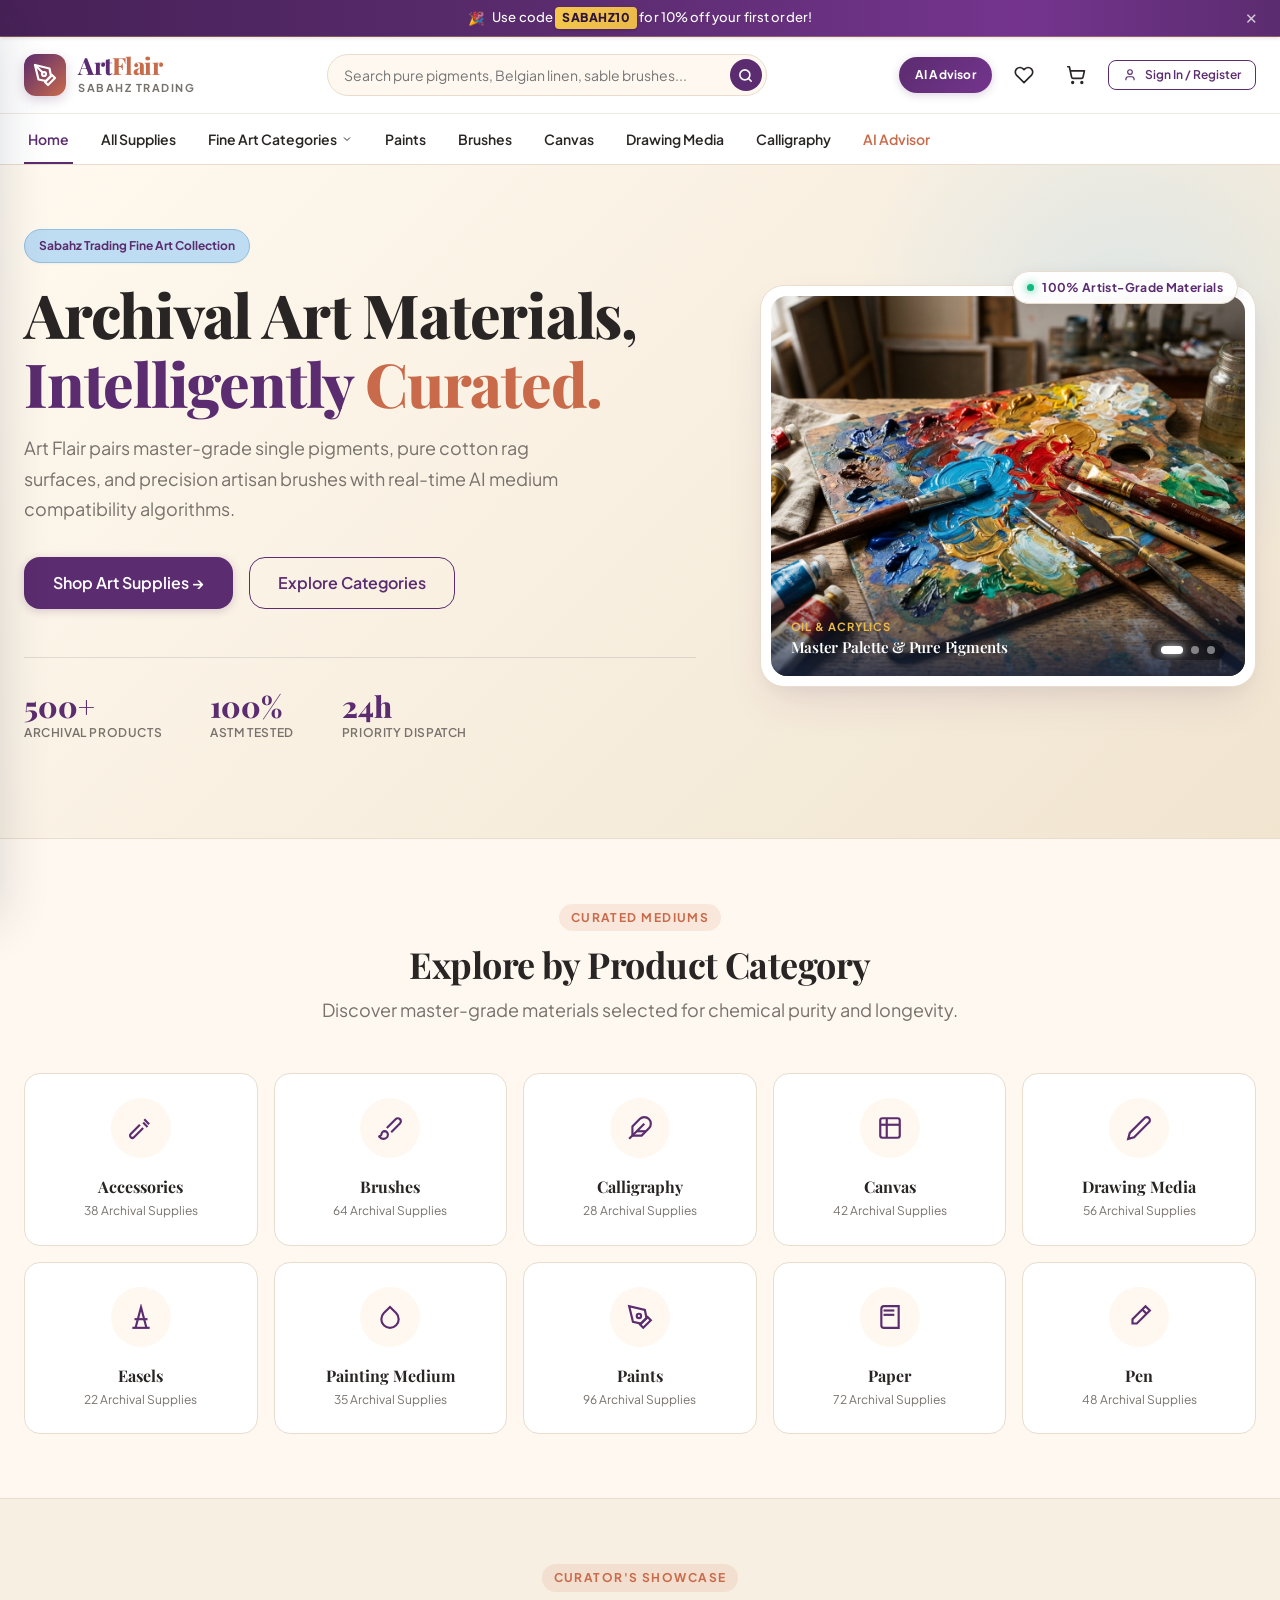
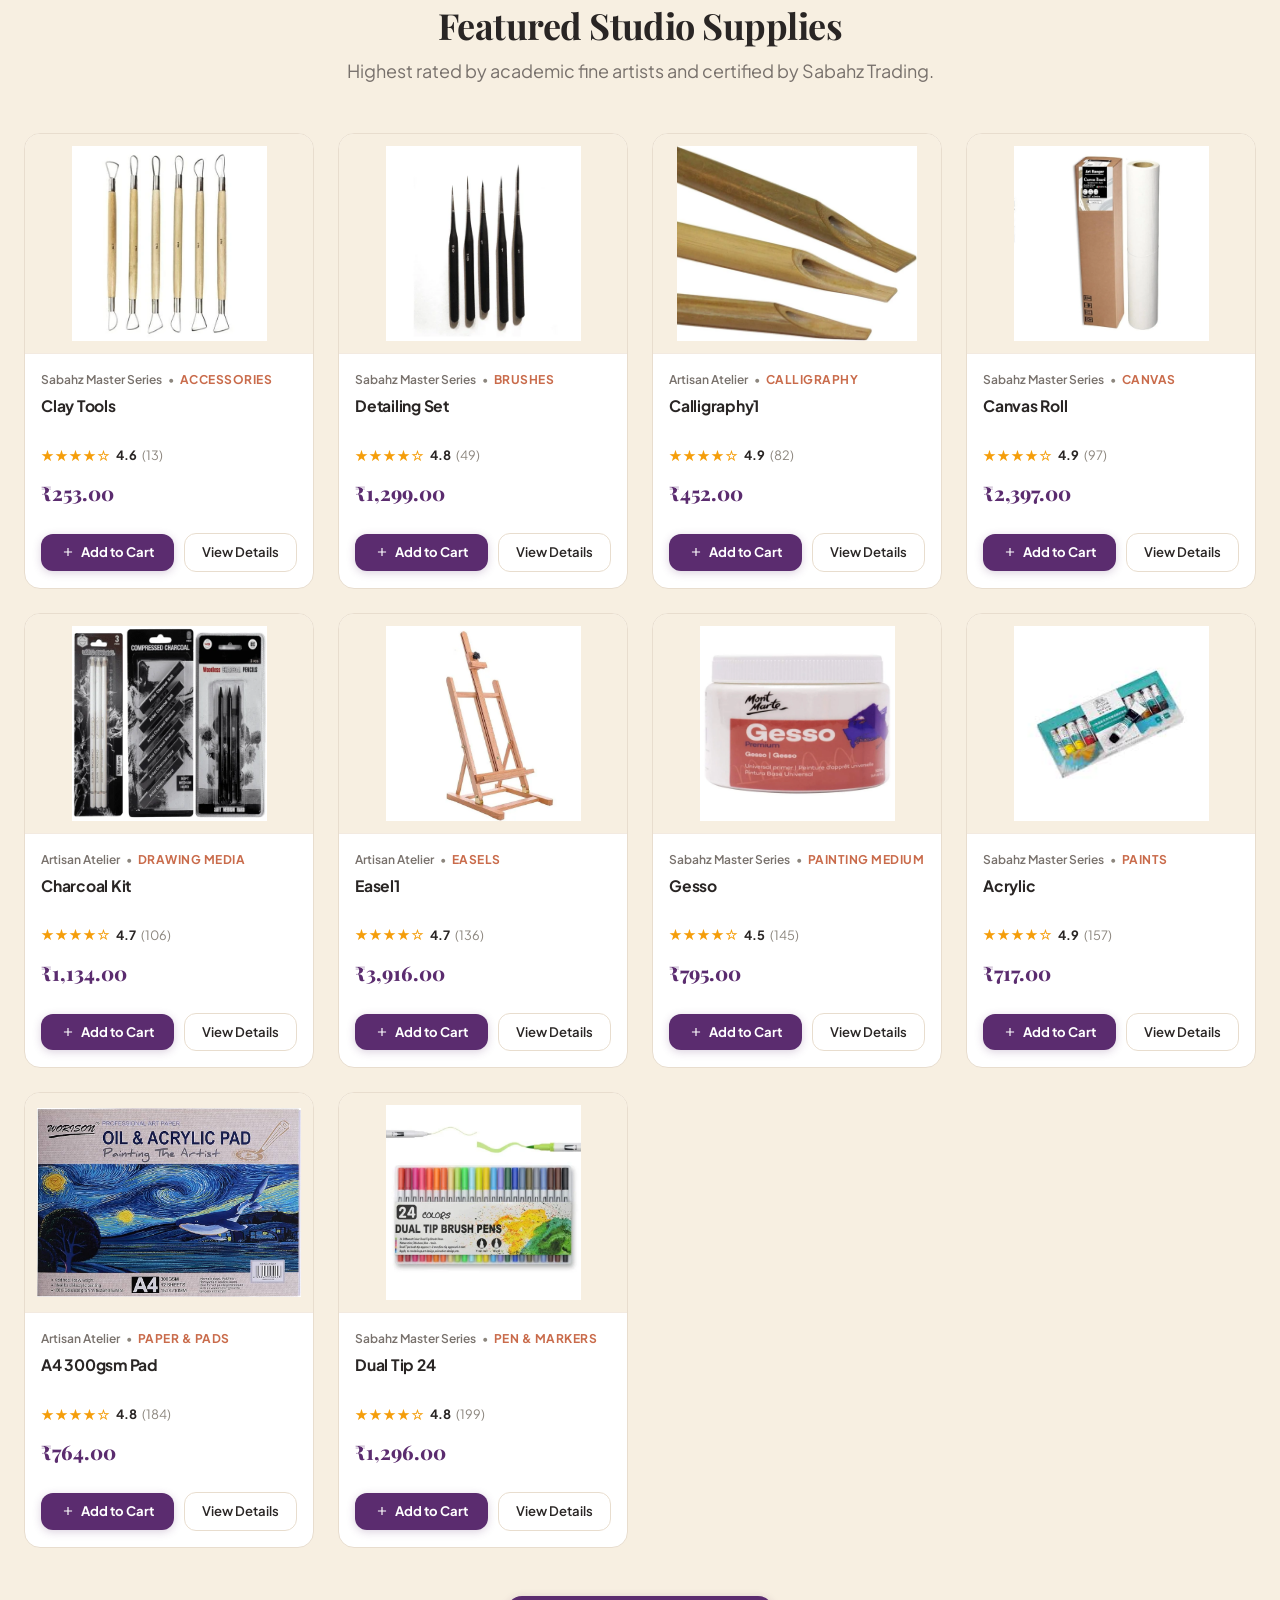
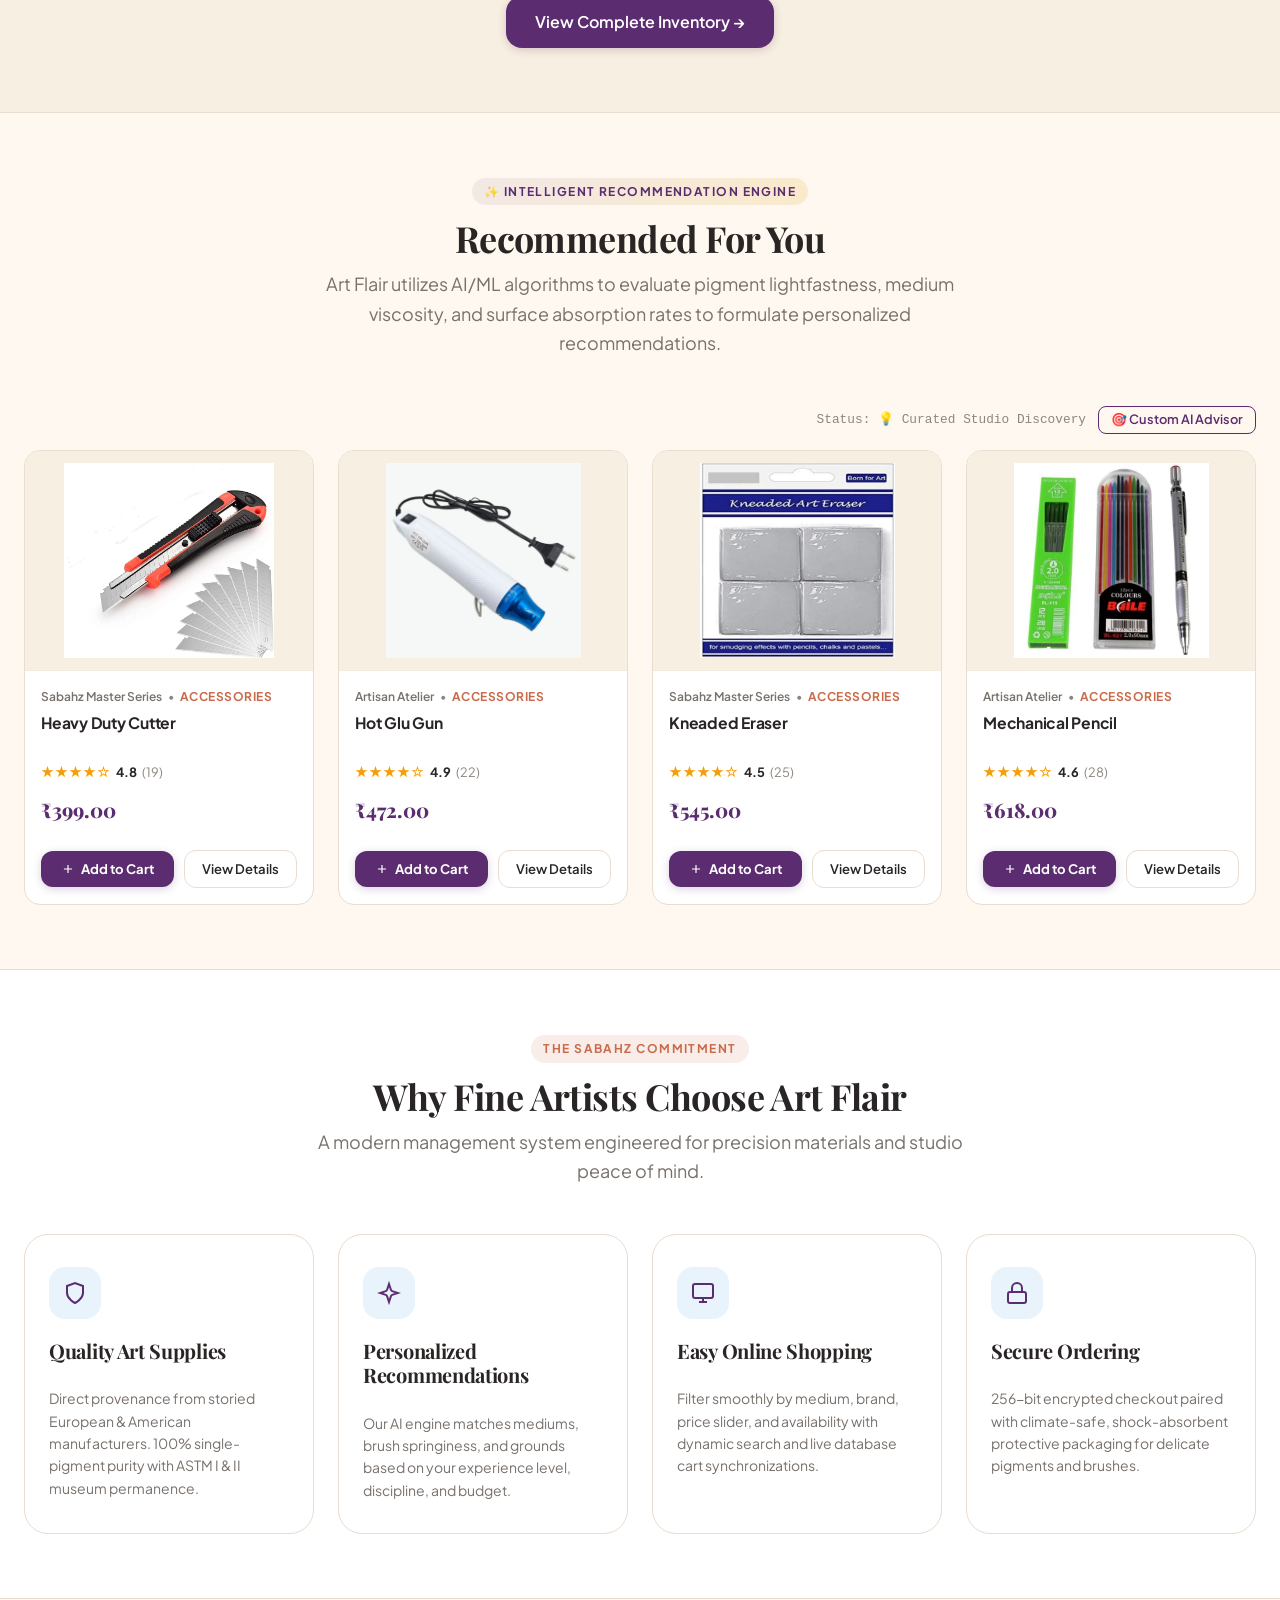
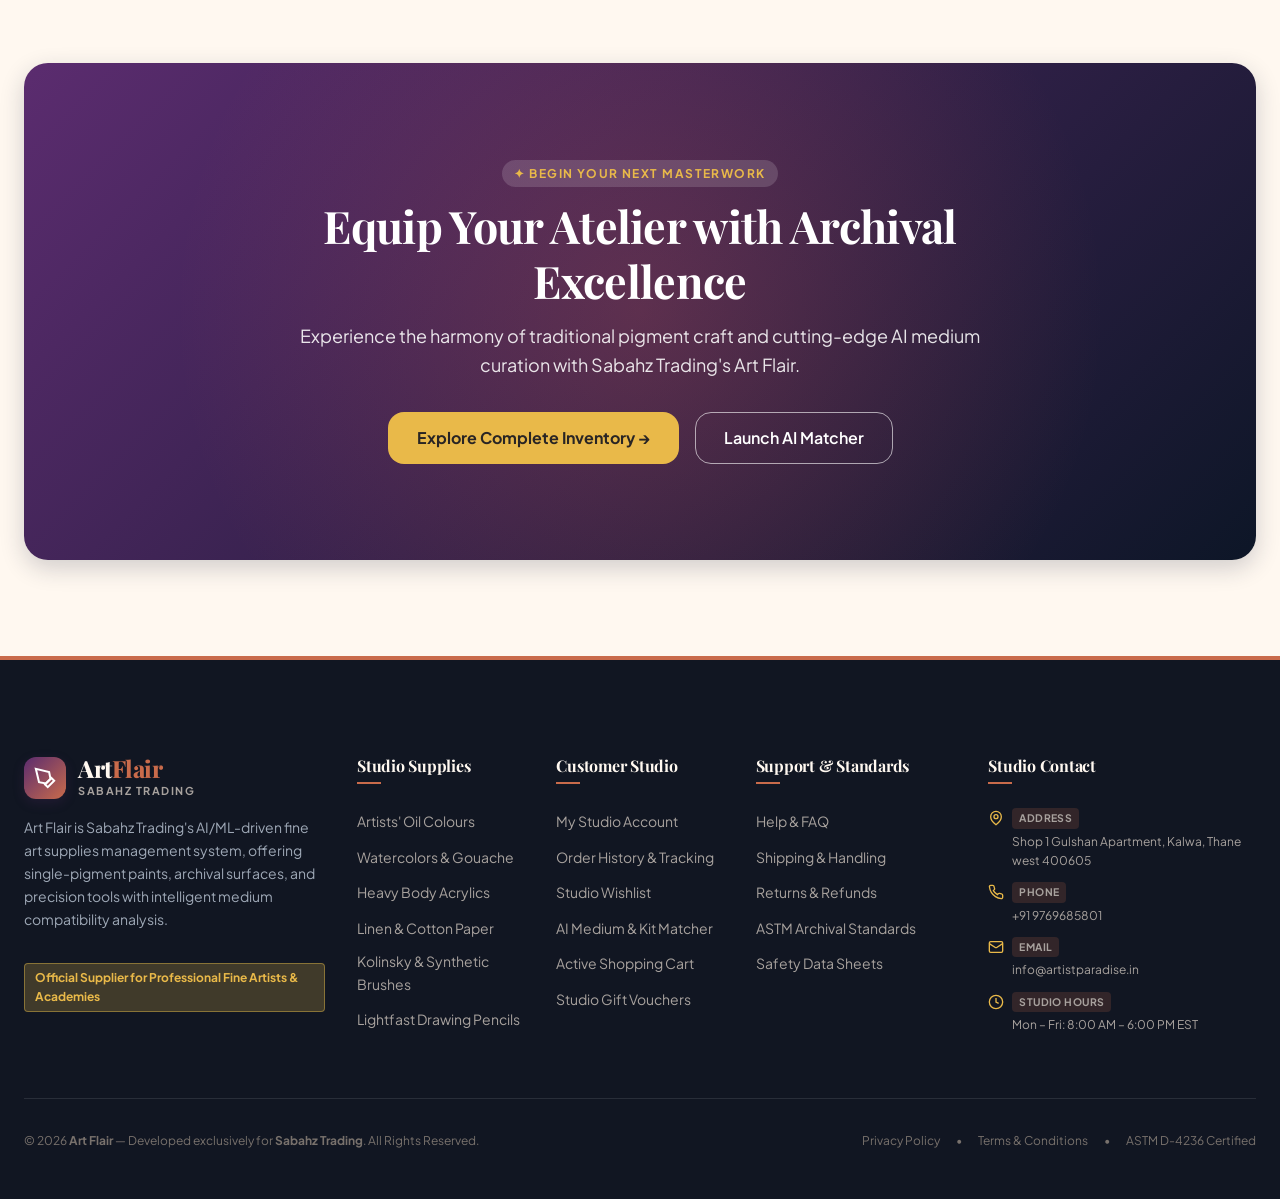
==== commit fdbd0ad4: "Update frontend and backend" ====
--- a/index.html
+++ b/index.html
@@ -27,7 +27,6 @@
         <div class="hero-grid">
           <div>
             <div class="hero-badge">
-              <span class="hero-badge-icon">✦</span>
               <span>Sabahz Trading Fine Art Collection</span>
             </div>
             <h1 class="hero-title">
@@ -267,11 +266,6 @@
         </div>
       </div>
     </section>
-
-    <!-- ==========================================================================
-         SECTION 5B — AI RECOMMENDATIONS ("Recommended For You")
-         ========================================================================== -->
-    <div id="home-recommendations-container"></div>
 
     <!-- ==========================================================================
          SECTION 6 — FINAL CTA BANNER
--- a/css/layout.css
+++ b/css/layout.css
@@ -3,6 +3,105 @@
  * Developed for Sabahz Trading
  * Modern Semantic HTML5, CSS3, & Vanilla JS
  */
+
+/* ==========================================================================
+   TOP PROMOTIONAL ANNOUNCEMENT BAR
+   ========================================================================== */
+.top-announcement-bar {
+  background: linear-gradient(90deg, #472157 0%, #5B2C6F 45%, #74348E 80%, #5B2C6F 100%);
+  color: #FFFFFF;
+  font-size: 0.82rem;
+  font-weight: 500;
+  padding: 7px 16px;
+  position: relative;
+  z-index: calc(var(--z-sticky, 100) + 5);
+  border-bottom: 1px solid rgba(233, 185, 73, 0.35);
+  box-shadow: 0 1px 4px rgba(0, 0, 0, 0.12);
+  transition: opacity 0.25s ease, max-height 0.25s ease, padding 0.25s ease;
+  overflow: hidden;
+}
+
+.top-announcement-bar.is-hidden {
+  display: none !important;
+}
+
+.announcement-content {
+  display: flex;
+  align-items: center;
+  justify-content: center;
+  position: relative;
+  min-height: 22px;
+}
+
+.announcement-text {
+  display: flex;
+  align-items: center;
+  justify-content: center;
+  gap: 8px;
+  text-align: center;
+  flex-wrap: wrap;
+  line-height: 1.4;
+  letter-spacing: 0.01em;
+}
+
+.announcement-code-pill {
+  background: linear-gradient(135deg, #F5C84C 0%, #E9B949 100%);
+  color: #2D1438;
+  font-weight: 800;
+  font-size: 0.76rem;
+  padding: 2px 7px;
+  border-radius: 4px;
+  letter-spacing: 0.04em;
+  box-shadow: 0 1px 3px rgba(0, 0, 0, 0.2);
+  display: inline-flex;
+  align-items: center;
+  cursor: pointer;
+  transition: transform 0.15s ease, box-shadow 0.15s ease;
+}
+
+.announcement-code-pill:hover {
+  transform: scale(1.05);
+  box-shadow: 0 2px 6px rgba(233, 185, 73, 0.5);
+}
+
+.announcement-close-btn {
+  position: absolute;
+  right: 0;
+  top: 50%;
+  transform: translateY(-50%);
+  background: transparent;
+  border: none;
+  color: rgba(255, 255, 255, 0.75);
+  font-size: 0.95rem;
+  line-height: 1;
+  padding: 4px 6px;
+  cursor: pointer;
+  border-radius: 4px;
+  display: flex;
+  align-items: center;
+  justify-content: center;
+  transition: color 0.15s ease, background-color 0.15s ease;
+}
+
+.announcement-close-btn:hover {
+  color: #FFFFFF;
+  background: rgba(255, 255, 255, 0.2);
+}
+
+@media (max-width: 640px) {
+  .top-announcement-bar {
+    font-size: 0.75rem;
+    padding: 6px 30px 6px 10px;
+  }
+  .announcement-text {
+    font-size: 0.74rem;
+    gap: 4px;
+  }
+  .announcement-code-pill {
+    font-size: 0.72rem;
+    padding: 1px 5px;
+  }
+}
 
 /* ==========================================================================
    MAIN STICKY HEADER
@@ -764,15 +863,18 @@
   margin-top: 2px;
 }
 
+.footer-contact-label,
 .footer-contact-placeholder-tag {
   display: inline-block;
   font-size: 0.65rem;
-  background: rgba(201, 107, 75, 0.25);
+  background: rgba(201, 107, 75, 0.18);
   color: var(--color-secondary-light);
-  padding: 1px 6px;
+  padding: 2px 7px;
   border-radius: 4px;
   font-weight: 700;
-  margin-bottom: 2px;
+  text-transform: uppercase;
+  letter-spacing: 0.04em;
+  margin-bottom: 3px;
 }
 
 .footer-bottom {
--- a/css/components.css
+++ b/css/components.css
@@ -193,29 +193,81 @@
   border-color: rgba(91, 44, 111, 0.25);
 }
 
-.product-card-image-wrap {
+.product-card-image-wrap,
+.product-card-media {
   position: relative;
-  aspect-ratio: 1 / 1;
   width: 100%;
-  background-color: var(--bg-alt);
+  height: 220px;
+  min-height: 220px;
+  max-height: 220px;
+  background-color: var(--bg-alt, #FBF8F3);
   overflow: hidden;
+  display: flex;
+  align-items: center;
+  justify-content: center;
+  padding: 12px;
+  border-bottom: 1px solid var(--border-light, #EFE8DE);
+  box-sizing: border-box;
 }
 
 .product-card-img-link {
-  display: block;
+  display: flex;
+  align-items: center;
+  justify-content: center;
   width: 100%;
   height: 100%;
+  overflow: hidden;
 }
 
 .product-card-img {
   width: 100%;
   height: 100%;
-  object-fit: cover;
-  transition: transform var(--transition-slow);
+  max-width: 100%;
+  max-height: 100%;
+  object-fit: contain;
+  object-position: center;
+  transition: transform var(--transition-slow, 0.4s ease);
+}
+
+/* Global Product & Recommendation Showcase Grid */
+.products-showcase-grid,
+.recommendations-grid {
+  display: grid;
+  grid-template-columns: repeat(4, minmax(0, 1fr));
+  gap: var(--space-lg);
+  width: 100%;
+}
+
+@media (max-width: 1024px) {
+  .product-card-image-wrap,
+  .product-card-media {
+    height: 200px;
+    min-height: 200px;
+    max-height: 200px;
+    padding: 10px;
+  }
+  .products-showcase-grid,
+  .recommendations-grid {
+    grid-template-columns: repeat(2, minmax(0, 1fr));
+  }
+}
+
+@media (max-width: 640px) {
+  .product-card-image-wrap,
+  .product-card-media {
+    height: 180px;
+    min-height: 180px;
+    max-height: 180px;
+    padding: 8px;
+  }
+  .products-showcase-grid,
+  .recommendations-grid {
+    grid-template-columns: 1fr;
+  }
 }
 
 .product-card:hover .product-card-img {
-  transform: scale(1.05);
+  transform: scale(1.06);
 }
 
 .product-card-body {
@@ -999,11 +1051,19 @@
   color: var(--text-muted);
   cursor: pointer;
   padding: 4px;
-  transition: color var(--transition-fast);
+  display: inline-flex;
+  align-items: center;
+  justify-content: center;
+  transition: color var(--transition-fast), transform var(--transition-fast);
+}
+
+.cart-drawer-remove-btn svg {
+  pointer-events: none;
 }
 
 .cart-drawer-remove-btn:hover {
   color: var(--error);
+  transform: scale(1.15);
 }
 
 .cart-drawer-stepper {
@@ -1065,3 +1125,14 @@
   grid-template-columns: 1fr 1fr;
   gap: 10px;
 }
+
+@keyframes modalFadeIn {
+  from {
+    opacity: 0;
+    transform: scale(0.95) translateY(-8px);
+  }
+  to {
+    opacity: 1;
+    transform: scale(1) translateY(0);
+  }
+}
